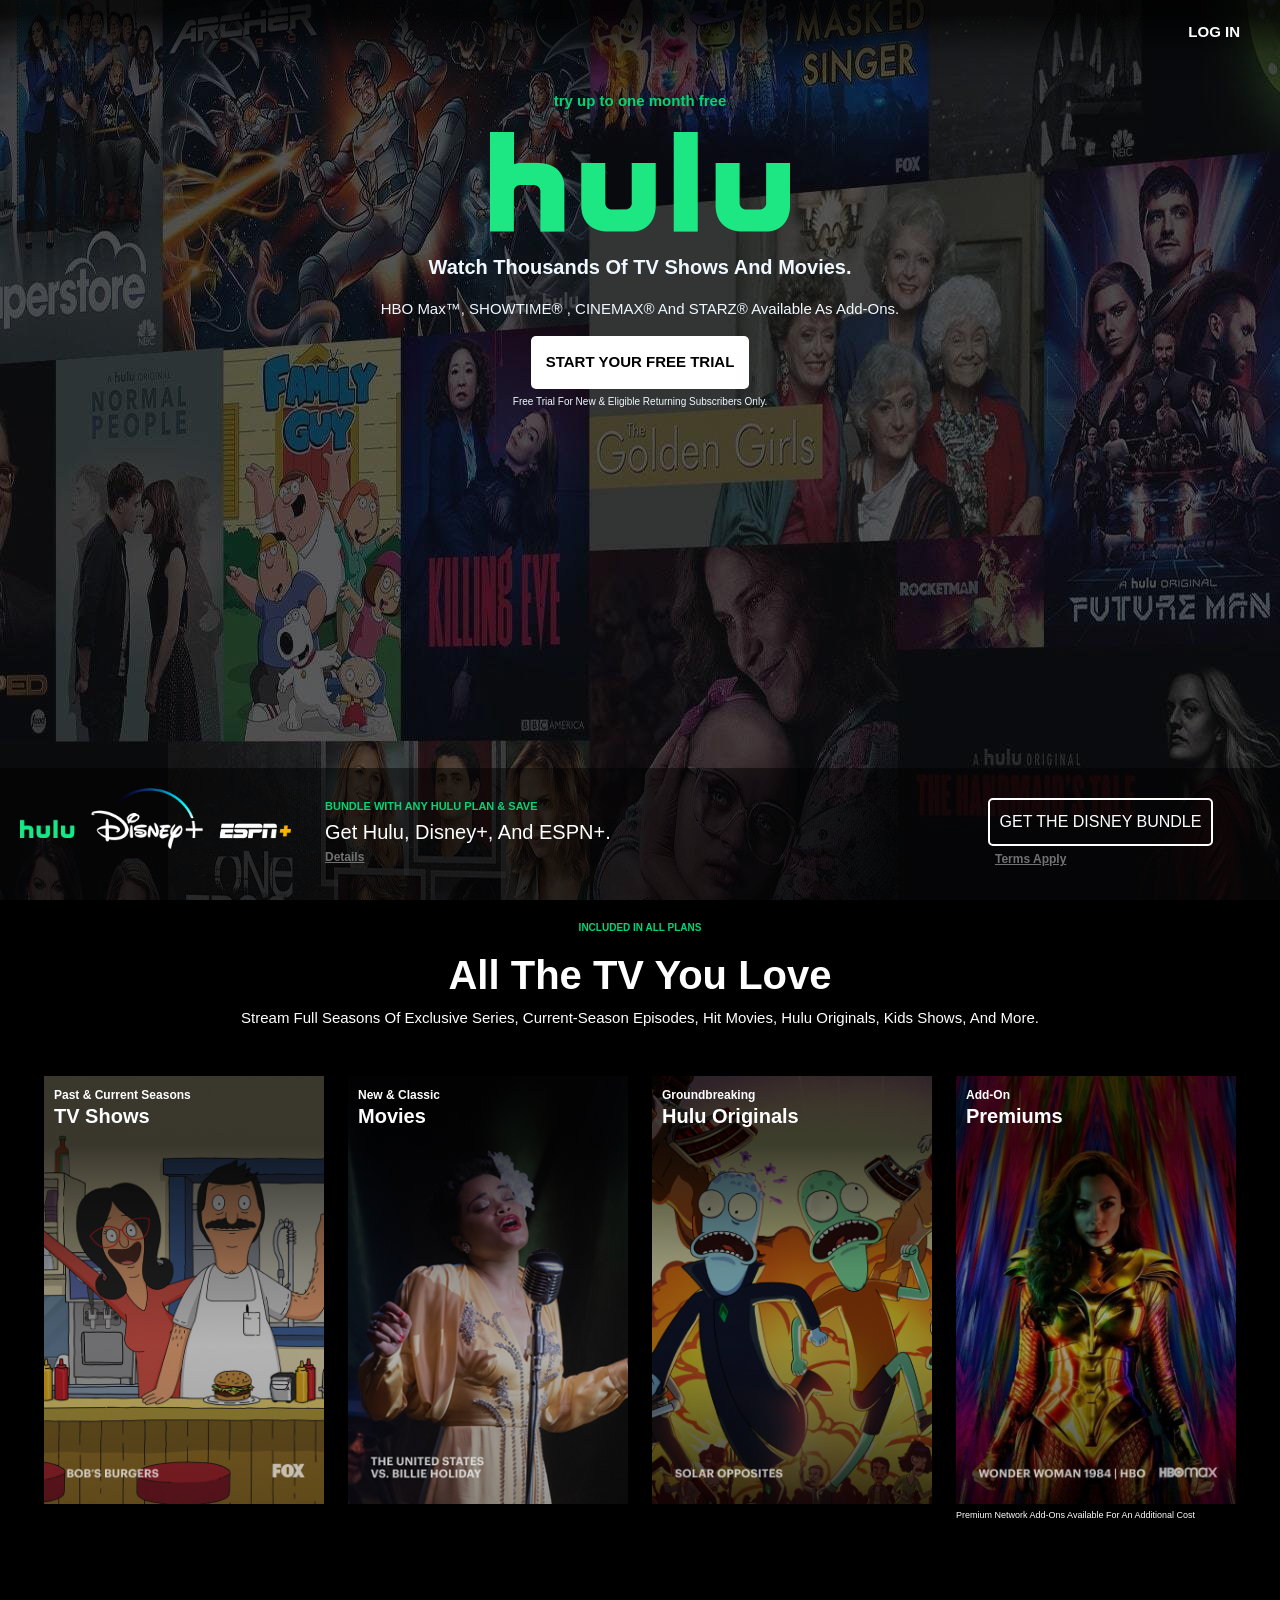
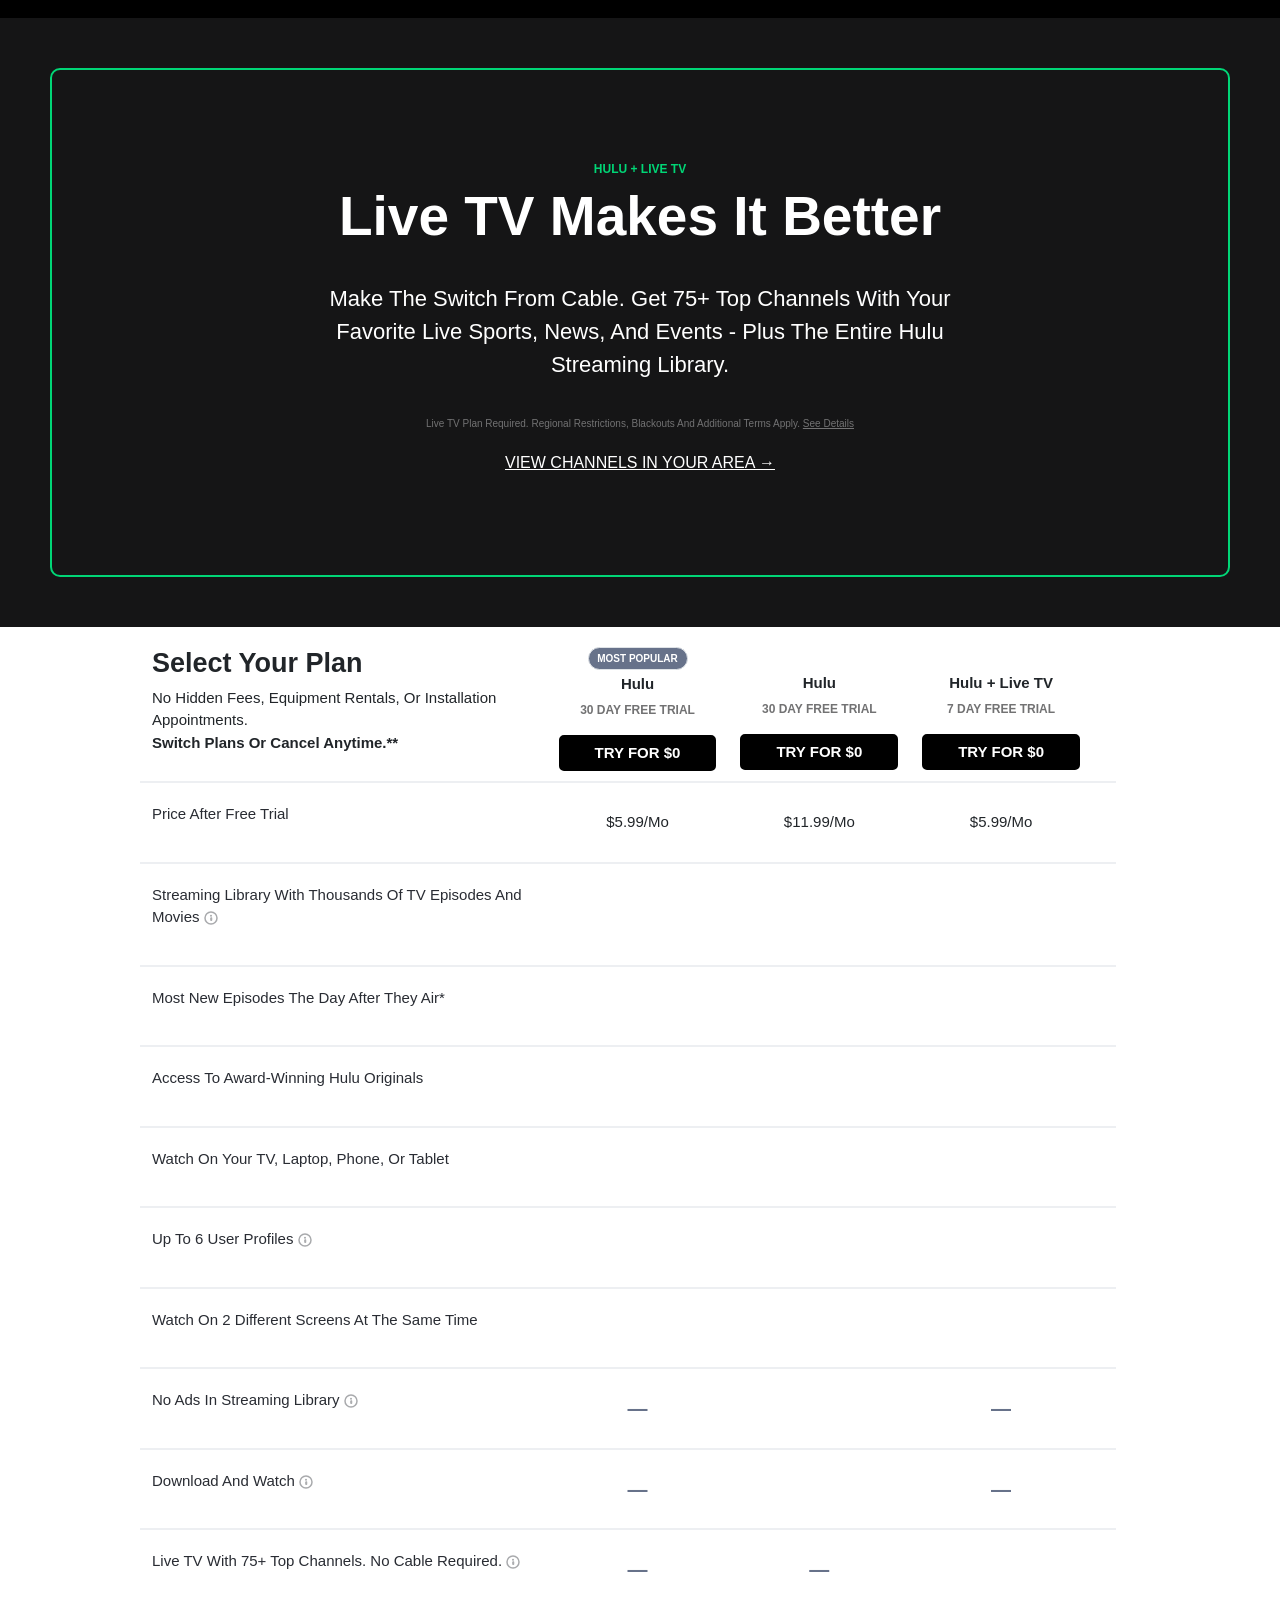
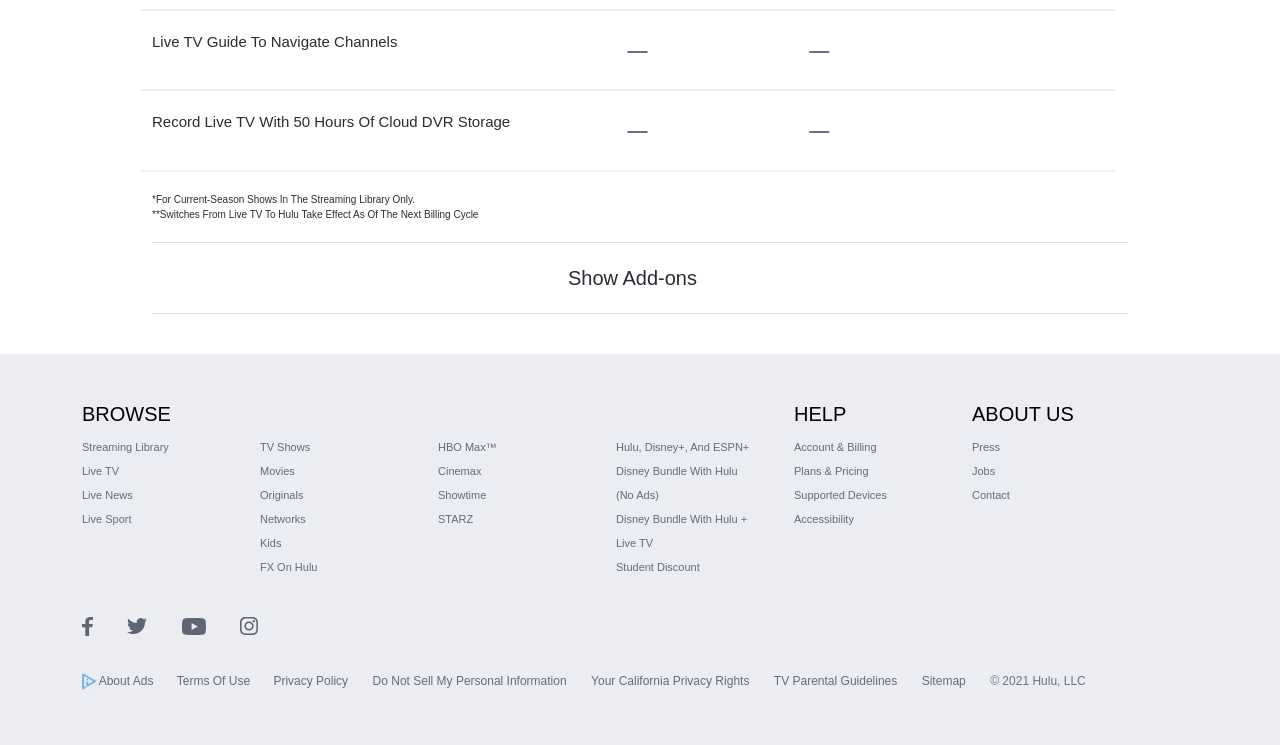
==== site/index.html @ 262c21fe "Hulu website" ====
<!DOCTYPE html>
<html lang="en">

<head>
    <meta charset="UTF-8">
    <meta name="description" content="Watch TV shows and movies online. Stream TV episodes of Grey's Anatomy, This Is Us, Bob's Burgers, Brooklyn Nine-Nine, Empire, SNL, and popular movies on ...">
    <!-- <meta rel='canonical' href='lien du site'> -->
    <meta http-equiv="X-UA-Compatible" content="IE=edge">
    <meta name="viewport" content="width=device-width, initial-scale=1.0">
    <title>Stream TV and Movies Live and Online | Hulu</title>
    <!-- add an icon -->
    <link rel="icon" href="favicon.ico">
    <!-- end -->
    <link rel="stylesheet" href="css/bootstrap.min.css">
    <link rel="stylesheet" href="css/style.css">


    <link rel="stylesheet" href="font/css/all.css">
</head>

<body>

    <div id="header">
        <nav>
            <div id="log">
                <a href="#" data-bs-toggle="modal" data-bs-target="#exampleModal">LOG IN</a>
                <!-- Modal -->
                <div class="modal fade" id="exampleModal" tabindex="-1" aria-labelledby="exampleModalLabel" aria-hidden="true">
                    <div class="modal-dialog">
                        <div class="modal-content">
                            <div class="modal-header">

                                <button type="button" class="btn-close" data-bs-dismiss="modal" aria-label="Close"></button>
                            </div>
                            <div class="modal-body">
                                <h3 class="log">LOG IN</h3>
                                <div id="info">
                                    <p>EMAIL</p>
                                    <input type="email" name="email" id="email">
                                    <p>PASSWORD</p>
                                    <input type="password" name="password" id="password">
                                    <p><a href="#">Forgot your email or password</a></p>
                                    <!--je ne suis pas un robot-->
                                    <button type="submit">LOG IN</button>
                                </div>

                            </div>
                            <div class="modal-footer">
                                <p>Don't have an account? <a href="#">Start your free trial</a></p>
                            </div>
                        </div>
                    </div>
                </div>
                <!-- end Modal -->
            </div>
        </nav>

        <!-- presentation -->
        <div id="presentation">
            <p class="text-lowercase first">try up to one month free</p>
            <img src="img/logo.png" alt="">
            <p class="second">Watch thousands of TV shows and movies.</p>
            <p class="third">HBO Max™</sup>, SHOWTIME®</sup> , CINEMAX®</sup> and STARZ®</sup>
                available as add-ons.
            </p>
            <button type="submit" class="text-uppercase button">START YOUR FREE TRIAL</button>
            <p class="final">Free trial for new & eligible returning subscribers only.</p>
        </div>
        <!-- end presentation -->

        <!-- info-header -->
        <div class="info-header">
            <!-- add when it's small -->
            <div class="row foCO">
                <div class="col-lg-3 col-md-4 col-sm-6 log ">
                    <img src="img/logos.png" alt="">
                </div>
                <div class="col-lg-6 col-md-5 col-sm-6 text">
                    <p class='text-uppercase'>BUNDLE WITH ANY HULU PLAN & SAVE</p>
                    <h3>Get Hulu, Disney+, and ESPN+.</h3>
                    <a href="#">Details</a>
                </div>
                <div class="col-lg-3 col-md-3 col-sm-6 buttonDiv">
                    <button class="botn text-uppercase">
                        GET THE DISNEY BUNDLE
                    </button>
                    <div style="text-align: center; width: 52%; ">
                        <a href="#">Terms apply</a>
                    </div>
                </div>
                <!-- add when it's small -->

            </div>
            <!-- add when it's smal -->
            <div class="sup">
                <p class="first">BUNDLE WITH ANY HULU PLAN & SAVE</p>
                <img src="img/logos.png" alt="logo">
                <p class="second">Get all three.</p>
                <a href="#">Details</a>
                <button class="botn text-uppercase">
                    get the disney bundle
                </button>
                <a href="#">Terms apply</a>
            </div>
            <!-- end add when it's smal -->
        </div>
        <!-- end info-header -->
    </div>

    <!--end header-->

    <!--Catalogue-->
    <div id="plans">
        <div class="descri">
            <p class="first">INCLUDED IN ALL PLANS</p>
            <h1>All The TV You Love </h1>
            <p class='second'>Stream full seasons of exclusive series, current-season episodes, hit movies, Hulu Originals, kids shows, and more.</p>
        </div>
        <div class="row colom">
            <div class="col-lg-3 col-md-5 col-sm-5 col-5 cover1">
                <img src="img/cover-1.jpg" alt="">
                <div class="text">
                    <p>Past & Current Seasons</p>
                    <h4>TV Shows</h4>
                </div>
            </div>
            <div class="col-lg-3 col-md-5 col-sm-5 col-5 cover1">
                <img src="img/cover-2.jpg" alt="">
                <div class="text">
                    <p>New & Classic </p>
                    <h4>Movies</h4>
                </div>
            </div>
            <div class="col-lg-3 col-md-5 col-sm-5 col-5 cover1">
                <img src="img/cover-3.jpg" alt="">
                <div class="text">
                    <p>Groundbreaking</p>
                    <h4>Hulu Originals</h4>
                </div>
            </div>
            <div class="col-lg-3 col-md-5 col-sm-5 col-5 cover1">
                <img src="img/cover-4.jpg" alt="">
                <div class="text">
                    <p>Add-on</p>
                    <h4>Premiums</h4>
                </div>
                <div class="small">Premium network add-ons available for an additional cost</div>

            </div>
        </div>
    </div>
    <!--end catalogue-->
    <div id="live">
        <div class="content">
            <p class="text-uppercase green">HULU + LIVE TV</p>
            <h2>Live TV Makes It Better</h2>
            <p class="first">
                Make the switch from cable. Get 75+ top channels with your favorite live sports, news, and events - plus the entire Hulu streaming library.
            </p>
            <p class="second">
                Live TV plan required. Regional restrictions, blackouts and additional terms apply.
                <a href="#">See details</a>
            </p>
            <p class="text-uppercase third">
                <a href="#">VIEW CHANNELS IN YOUR AREA →</a>
            </p>
            <!-- <div>Icons made by <a href="https://www.flaticon.com/authors/iconixar" title="iconixar">iconixar</a> from <a href="https://www.flaticon.com/" title="Flaticon">www.flaticon.com</a></div> -->
            <p class="icon"><i class="fas fa-chevron-down"></i></p>
        </div>
    </div>




    <!-- prices -->
    <div class="select">
        <h1>Select Your Plan</h1>
        <p>No hidden fees, equipment rentals, or installation appointments.</p>
        <p class="switch">Switch plans or cancel anytime.**</p>
    </div>
    <div class="prices">

        <div class="row header">
            <div class="desc col-lg-5">
                <div class="select">
                    <h1>Select Your Plan</h1>
                    <p>No hidden fees, equipment rentals, or installation appointments.</p>
                    <p class="switch">Switch plans or cancel anytime.**</p>
                </div>
            </div>
            <div class="col-lg-7">
                <div class="row stick">
                    <div class="col-lg-4 col-lg-4 col-sm-4 col-4 nature">
                        <p class="border text-center">MOST POPULAR</p>
                        <div class="hulu first">
                            <h1>Hulu</h1>
                            <p class="text-uppercase">30 DAY FREE TRIAL</p>
                            <button>TRY FOR $0</button>
                        </div>
                    </div>
                    <div class="col-lg-4 col-lg-4 col-sm-4 col-4 nature">
                        <p style="padding: 3px;"></p>
                        <div class="hulu first">
                            <h1>Hulu</h1>
                            <p class="text-uppercase">30 DAY FREE TRIAL</p>
                            <button>TRY FOR $0</button>
                        </div>
                    </div>
                    <div class="col-lg-4 col-lg-4 col-sm-4 col-4 nature">
                        <p style="padding: 3px;"></p>
                        <div class="hulu third">
                            <h1>Hulu + Live TV</h1>
                            <p class="text-uppercase">7 DAY FREE TRIAL</p>
                            <button>TRY FOR $0</button>
                        </div>
                    </div>
                </div>
            </div>
        </div>


        <div class="row catalogue">
            <div class="col-lg-5">
                <p>Price after free trial</p>
            </div>
            <div class="col-lg-7 xx">
                <div class="row">
                    <div class="col-lg-4 col-md-4 col-sm-4 col-ex-4 col-4">
                        $5.99/mo
                    </div>
                    <div class="col-lg-4 col-md-4 col-sm-4 col-ex-4 col-4">
                        $11.99/mo
                    </div>
                    <div class="col-lg-4 col-md-4 col-sm-4 col-ex-4 col-4">
                        $5.99/mo
                    </div>
                </div>
            </div>
        </div>

        <div class="row catalogue">
            <div class="col-lg-5">
                <p>Streaming Library with thousands of TV episodes and movies
                    <img src="img/Info_Icon_Dark_Grey.svg" alt="">
                </p>
            </div>
            <div class="col-lg-7 xx">
                <div class="row">
                    <div class="col-lg-4 col-md-4 col-sm-4 col-ex-4 col-4">
                        <i class="fas fa-check"></i>
                    </div>
                    <div class="col-lg-4 col-md-4 col-sm-4 col-ex-4 col-4">
                        <i class="fas fa-check"></i>
                    </div>
                    <div class="col-lg-4 col-md-4 col-sm-4 col-ex-4 col-4">
                        <i class="fas fa-check"></i>
                    </div>
                </div>
            </div>
        </div>

        <div class="row catalogue">
            <div class="col-lg-5">
                <p>Most new episodes the day after they air*</p>
            </div>
            <div class="col-lg-7 xx">
                <div class="row">
                    <div class="col-lg-4 col-md-4 col-sm-4 col-ex-4 col-4">
                        <i class="fas fa-check"></i>
                    </div>
                    <div class="col-lg-4 col-md-4 col-sm-4 col-ex-4 col-4">
                        <i class="fas fa-check"></i>
                    </div>
                    <div class="col-lg-4 col-md-4 col-sm-4 col-ex-4 col-4">
                        <i class="fas fa-check"></i>
                    </div>
                </div>
            </div>
        </div>
        <div class="row catalogue">
            <div class="col-lg-5">
                <p>Access to award-winning Hulu Originals</p>
            </div>
            <div class="col-lg-7 xx">
                <div class="row">
                    <div class="col-lg-4 col-md-4 col-sm-4 col-ex-4 col-4">
                        <i class="fas fa-check"></i>
                    </div>
                    <div class="col-lg-4 col-md-4 col-sm-4 col-ex-4 col-4">
                        <i class="fas fa-check"></i>
                    </div>
                    <div class="col-lg-4 col-md-4 col-sm-4 col-ex-4 col-4">
                        <i class="fas fa-check"></i>
                    </div>
                </div>
            </div>
        </div>

        <div class="row catalogue">
            <div class="col-lg-5">
                <p>Watch on your TV, laptop, phone, or tablet</p>
            </div>
            <div class="col-lg-7 xx">
                <div class="row">
                    <div class="col-lg-4 col-md-4 col-sm-4 col-ex-4 col-4">
                        <i class="fas fa-check"></i>
                    </div>
                    <div class="col-lg-4 col-md-4 col-sm-4 col-ex-4 col-4">
                        <i class="fas fa-check"></i>
                    </div>
                    <div class="col-lg-4 col-md-4 col-sm-4 col-ex-4 col-4">
                        <i class="fas fa-check"></i>
                    </div>
                </div>
            </div>
        </div>

        <div class="row catalogue">
            <div class="col-lg-5">
                <p>Up to 6 user profiles
                    <img src="img/Info_Icon_Dark_Grey.svg" alt="">
                </p>
            </div>
            <div class="col-lg-7 xx">
                <div class="row">
                    <div class="col-lg-4 col-md-4 col-sm-4 col-ex-4 col-4">
                        <i class="fas fa-check"></i>
                    </div>
                    <div class="col-lg-4 col-md-4 col-sm-4 col-ex-4 col-4">
                        <i class="fas fa-check"></i>
                    </div>
                    <div class="col-lg-4 col-md-4 col-sm-4 col-ex-4 col-4">
                        <i class="fas fa-check"></i>
                    </div>
                </div>
            </div>
        </div>

        <div class="row catalogue">
            <div class="col-lg-5">
                <p>Watch on 2 different screens at the same time</p>
            </div>
            <div class="col-lg-7 xx">
                <div class="row">
                    <div class="col-lg-4 col-md-4 col-sm-4 col-ex-4 col-4">
                        <i class="fas fa-check"></i>
                    </div>
                    <div class="col-lg-4 col-md-4 col-sm-4 col-ex-4 col-4">
                        <i class="fas fa-check"></i>
                    </div>
                    <div class="col-lg-4 col-md-4 col-sm-4 col-ex-4 col-4">
                        <i class="fas fa-check"></i>
                    </div>
                </div>
            </div>
        </div>

        <div class="row catalogue">
            <div class="col-lg-5">
                <p>No ads in streaming Library
                    <img src="img/Info_Icon_Dark_Grey.svg" alt="">
                </p>
            </div>
            <div class="col-lg-7 xx">
                <div class="row">
                    <div class="col-lg-4 col-md-4 col-sm-4 col-ex-4 col-4">
                        <span>—</span>
                    </div>
                    <div class="col-lg-4 col-md-4 col-sm-4 col-ex-4 col-4">
                        <i class="fas fa-check"></i>
                    </div>
                    <div class="col-lg-4 col-md-4 col-sm-4 col-ex-4 col-4">
                        <span>—</span>
                    </div>
                </div>
            </div>
        </div>

        <div class="row catalogue">
            <div class="col-lg-5">
                <p>Download and watch
                    <img src="img/Info_Icon_Dark_Grey.svg" alt="">
                </p>
            </div>
            <div class="col-lg-7 xx">
                <div class="row">
                    <div class="col-lg-4 col-md-4 col-sm-4 col-ex-4 col-4">
                        <span>—</span>
                    </div>
                    <div class="col-lg-4 col-md-4 col-sm-4 col-ex-4 col-4">
                        <i class="fas fa-check"></i>
                    </div>
                    <div class="col-lg-4 col-md-4 col-sm-4 col-ex-4 col-4">
                        <span>—</span>
                    </div>
                </div>
            </div>
        </div>

        <div class="row catalogue">
            <div class="col-lg-5">
                <p>Live TV with 75+ top channels. No cable required.
                    <img src="img/Info_Icon_Dark_Grey.svg" alt="">
                </p>
            </div>
            <div class="col-lg-7 xx">
                <div class="row">
                    <div class="col-lg-4 col-md-4 col-sm-4 col-ex-4 col-4">
                        <span>—</span>
                    </div>
                    <div class="col-lg-4 col-md-4 col-sm-4 col-ex-4 col-4">
                        <span>—</span>
                    </div>
                    <div class="col-lg-4 col-md-4 col-sm-4 col-ex-4 col-4">
                        <i class="fas fa-check"></i>
                    </div>
                </div>
            </div>
        </div>

        <div class="row catalogue">
            <div class="col-lg-5">
                <p>Live TV guide to navigate channels</p>
            </div>
            <div class="col-lg-7 xx">
                <div class="row">
                    <div class="col-lg-4 col-md-4 col-sm-4 col-ex-4 col-4">
                        <span>—</span>
                    </div>
                    <div class="col-lg-4 col-md-4 col-sm-4 col-ex-4 col-4">
                        <span>—</span>
                    </div>
                    <div class="col-lg-4 col-md-4 col-sm-4 col-ex-4 col-4">
                        <i class="fas fa-check"></i>
                    </div>
                </div>
            </div>
        </div>

        <div class="row catalogue">
            <div class="col-lg-5">
                <p>Record Live TV with 50 hours of Cloud DVR storage</p>
            </div>
            <div class="col-lg-7 xx">
                <div class="row">
                    <div class="col-lg-4 col-md-4 col-sm-4 col-ex-4 col-4">
                        <span>—</span>
                    </div>
                    <div class="col-lg-4 col-md-4 col-sm-4 col-ex-4 col-4">
                        <span>—</span>
                    </div>
                    <div class="col-lg-4 col-md-4 col-sm-4 col-ex-4 col-4">
                        <i class="fas fa-check"></i>
                    </div>
                </div>
            </div>
        </div>

        <div id="petiteInfo">
            <p>*For current-season shows in the streaming library only.</p>
            <p> **Switches from Live TV to Hulu take effect as of the next billing cycle</p>
        </div>


        <div id="button" class="top">
            <button id="btn-1">Show Add-ons
                <i class="fas fa-chevron-down icon"></i>
            </button>
        </div>
        <div id="show" class="text-center hide_me">




            <div class="description">
                <h1>Available Add-ons</h1>
                <p>Add-ons available at an additional cost. Add them up after you sign up for Hulu.</p>
            </div>
            <div class="row catalogue">
                <div class="col-lg-5">
                    <p>HBO Max™ </p>
                </div>
                <div class="col-lg-7 xx">
                    <div class="row">
                        <div class="col-lg-4 col-md-4 col-sm-4 col-ex-4 col-4">
                            <i class="fas fa-check"></i>
                        </div>
                        <div class="col-lg-4 col-md-4 col-sm-4 col-ex-4 col-4">
                            <i class="fas fa-check"></i>
                        </div>
                        <div class="col-lg-4 col-md-4 col-sm-4 col-ex-4 col-4">
                            <i class="fas fa-check"></i>
                        </div>
                    </div>
                </div>
            </div>
            <div class="row catalogue">
                <div class="col-lg-5">
                    <p>CINEMAX®</p>
                </div>
                <div class="col-lg-7 xx">
                    <div class="row">
                        <div class="col-lg-4 col-md-4 col-sm-4 col-ex-4 col-4">
                            <i class="fas fa-check"></i>
                        </div>
                        <div class="col-lg-4 col-md-4 col-sm-4 col-ex-4 col-4">
                            <i class="fas fa-check"></i>
                        </div>
                        <div class="col-lg-4 col-md-4 col-sm-4 col-ex-4 col-4">
                            <i class="fas fa-check"></i>
                        </div>
                    </div>
                </div>
            </div>

            <div class="row catalogue">
                <div class="col-lg-5">
                    <p>SHOWTIME®</p>
                </div>
                <div class="col-lg-7 xx">
                    <div class="row">
                        <div class="col-lg-4 col-md-4 col-sm-4 col-ex-4 col-4">
                            <i class="fas fa-check"></i>
                        </div>
                        <div class="col-lg-4 col-md-4 col-sm-4 col-ex-4 col-4">
                            <i class="fas fa-check"></i>
                        </div>
                        <div class="col-lg-4 col-md-4 col-sm-4 col-ex-4 col-4">
                            <i class="fas fa-check"></i>
                        </div>
                    </div>
                </div>
            </div>

            <div class="row catalogue">
                <div class="col-lg-5">
                    <p>STARZ®</p>
                </div>
                <div class="col-lg-7 xx">
                    <div class="row">
                        <div class="col-lg-4 col-md-4 col-sm-4 col-ex-4 col-4">
                            <i class="fas fa-check"></i>
                        </div>
                        <div class="col-lg-4 col-md-4 col-sm-4 col-ex-4 col-4">
                            <i class="fas fa-check"></i>
                        </div>
                        <div class="col-lg-4 col-md-4 col-sm-4 col-ex-4 col-4">
                            <i class="fas fa-check"></i>
                        </div>
                    </div>
                </div>
            </div>

            <div class="row catalogue">
                <div class="col-lg-5">
                    <p>Unlimited Screens
                        <img src="img/Info_Icon_Dark_Grey.svg" alt="">
                    </p>
                </div>
                <div class="col-lg-7 xx">
                    <div class="row">
                        <div class="col-lg-4 col-md-4 col-sm-4 col-ex-4 col-4">
                            <span>_</span>
                        </div>
                        <div class="col-lg-4 col-md-4 col-sm-4 col-ex-4 col-4">
                            <span>_</span>
                        </div>
                        <div class="col-lg-4 col-md-4 col-sm-4 col-ex-4 col-4">
                            <i class="fas fa-check"></i>
                        </div>
                    </div>
                </div>
            </div>

            <div class="row catalogue">
                <div class="col-lg-5">
                    <p>Enhanced Cloud DVR
                        <img src="img/Info_Icon_Dark_Grey.svg" alt="">
                    </p>
                </div>
                <div class="col-lg-7 xx">
                    <div class="row">
                        <div class="col-lg-4 col-md-4 col-sm-4 col-ex-4 col-4">
                            <span>_</span>
                        </div>
                        <div class="col-lg-4 col-md-4 col-sm-4 col-ex-4 col-4">
                            <span>_</span>
                        </div>
                        <div class="col-lg-4 col-md-4 col-sm-4 col-ex-4 col-4">
                            <i class="fas fa-check"></i>
                        </div>
                    </div>
                </div>
            </div>

            <div class="row catalogue">
                <div class="col-lg-5">
                    <p>Sports Add-On
                        <img src="img/Info_Icon_Dark_Grey.svg" alt="">
                    </p>
                </div>
                <div class="col-lg-7 xx">
                    <div class="row">
                        <div class="col-lg-4 col-md-4 col-sm-4 col-ex-4 col-4">
                            <span>_</span>
                        </div>
                        <div class="col-lg-4 col-md-4 col-sm-4 col-ex-4 col-4">
                            <span>_</span>
                        </div>
                        <div class="col-lg-4 col-md-4 col-sm-4 col-ex-4 col-4">
                            <i class="fas fa-check"></i>
                        </div>
                    </div>
                </div>
            </div>

            <div class="row catalogue">
                <div class="col-lg-5">
                    <p>Entertainment Add-on
                        <img src="img/Info_Icon_Dark_Grey.svg" alt="">
                    </p>
                </div>
                <div class="col-lg-7 xx">
                    <div class="row">
                        <div class="col-lg-4 col-md-4 col-sm-4 col-ex-4 col-4">
                            <span>_</span>
                        </div>
                        <div class="col-lg-4 col-md-4 col-sm-4 col-ex-4 col-4">
                            <span>_</span>
                        </div>
                        <div class="col-lg-4 col-md-4 col-sm-4 col-ex-4 col-4">
                            <i class="fas fa-check"></i>
                        </div>
                    </div>
                </div>
            </div>

            <div class="row catalogue">
                <div class="col-lg-5">
                    <p>Español Add-on
                        <img src="img/Info_Icon_Dark_Grey.svg" alt="">
                    </p>
                </div>
                <div class="col-lg-7 xx">
                    <div class="row">
                        <div class="col-lg-4 col-md-4 col-sm-4 col-ex-4 col-4">
                            <span>_</span>
                        </div>
                        <div class="col-lg-4 col-md-4 col-sm-4 col-ex-4 col-4">
                            <span>_</span>
                        </div>
                        <div class="col-lg-4 col-md-4 col-sm-4 col-ex-4 col-4">
                            <i class="fas fa-check"></i>
                        </div>
                    </div>
                </div>
            </div>
        </div>

        <div id="button" class='bottom hide_me'>
            <button id="btn-2">Hide add-ons
                <i class="fas fa-angle-down icon"></i>
            </button>
        </div>


    </div>



    <footer class="py-5">
        <div class="container">
            <div class="row">
                <div class="col-md-12">
                    <div class="row">
                        <div class="accordion w-100 d-lg-flex" id="accordion">
                            <div class="col-lg-8 col-md-12">
                                <a style="font-size: 14px;color:rgb(38, 41, 48); border-bottom:2px solid #DCDFE6;line-height: 3;" href="#one" data-toggle="collapse" class="h5 text-uppercase text-black nav-link p-0 d-block d-lg-none d-xl-none">
                                    BROWSE <span class="iconToChange"><i class="fas fa-chevron-down"></i></span>

                                </a>

                                <div class="h5 text-uppercase text-black p-0 d-none d-lg-block d-xl-block">
                                    BROWSE
                                </div>

                                <div class="collapse d-lg-flex" id="one" data-parent="#accordion">
                                    <div class="row">
                                        <ul class="col-lg-3 col-md-3 col-sm-12 col-12">
                                            <li><a href="#">Streaming Library</a></li>
                                            <li><a href="#">Live TV</a></li>
                                            <li><a href="#">Live News</a></li>
                                            <li><a href="#">Live Sport</a></li>
                                        </ul>
                                        <ul class="col-lg-3 col-md-3 col-sm-12 col-12">
                                            <li><a href="#">TV Shows</a></li>
                                            <li><a href="#">Movies</a></li>
                                            <li><a href="#">Originals</a></li>
                                            <li><a href="#">Networks</a></li>
                                            <li><a href="#">Kids</a></li>
                                            <li><a href="#">FX on Hulu</a></li>
                                        </ul>
                                        <ul class="col-lg-3 col-md-3 col-sm-12 col-12">
                                            <li><a href="#">HBO Max™</a></li>
                                            <li><a href="#">Cinemax</a></li>
                                            <li><a href="#">Showtime</a></li>
                                            <li><a href="#">STARZ</a></li>
                                        </ul>
                                        <ul class="col-lg-3 col-md-3 col-sm-12 col-12">
                                            <li><a href="#">Hulu, Disney+, and ESPN+</a></li>
                                            <li><a href="#">Disney bundle with Hulu (No Ads)</a></li>
                                            <li><a href="#">Disney bundle with Hulu + live TV</a></li>
                                            <li><a href="#">Student Discount</a></li>
                                        </ul>
                                    </div>
                                </div>
                            </div>
                            <div class="col-lg-2 col-md-12">
                                <a style="font-size: 14px;color:rgb(38, 41, 48); border-bottom:2px solid #DCDFE6;line-height: 3;" href="#two" data-toggle="collapse" class="h5 text-uppercase text-black nav-link p-0 d-block d-lg-none d-xl-none">
                                    HELP <span class="iconToChange"><i class="fas fa-chevron-down"></i></span>
                                </a>
                                <div class="h5 text-uppercase text-black p-0 d-none d-lg-block d-xl-block">
                                    HELP
                                </div>
                                <div class="collapse d-lg-flex" id="two" data-parent="#accordion">
                                    <ul style="padding: 0;">
                                        <li><a href="#"> Account & Billing</a></li>
                                        <li><a href="#"> Plans & Pricing</a></li>
                                        <li><a href="#">Supported Devices</a> </li>
                                        <li><a href="#"> Accessibility</a></li>
                                    </ul>
                                </div>
                            </div>
                            <div class="col-lg-2 col-md-12">
                                <a style="border-bottom:2px solid #DCDFE6; line-height: 3; font-size: 14px;color:rgb(38, 41, 48);" href="#three" data-toggle="collapse" class="h5 text-uppercase text-black nav-link p-0 d-block d-lg-none d-xl-none">
                                    ABOUT US
                                    <span class="iconToChange"><i class="fas fa-chevron-down"></i></span>
                                </a>
                                <div class="h5 text-uppercase text-black p-0 d-none d-lg-block d-xl-block">
                                    ABOUT US
                                </div>
                                <div class="collapse d-lg-flex" id="three" data-parent="#accordion">
                                    <ul style="padding: 0;">
                                        <li><a href="#">Press</a></li>
                                        <li><a href="#">Jobs</a></li>
                                        <li><a href="#">Contact</a></li>
                                    </ul>
                                </div>
                            </div>
                        </div>
                    </div>
                </div>
            </div>

            <div class="contact">
                <img src="img/facebook.svg" alt="">
                <img src="img/twitter.svg" alt="">
                <img src="img/youtube.svg" alt="">
                <img src="img/instagram.svg" alt="">
            </div>
            <div class="other text-capitalize">
                <a href="#">
                    <img src="img/icon1.png" alt=""> About Ads
                </a>
                <a href="#">
                    Terms of Use
                </a>
                <a href="#">privacy policy</a>
                <a href="#">Do Not Sell my personal information</a>
                <a href="#">your california privacy rights</a>
                <a href="#">tV parental guidelines</a>
                <a href="#">sitemap</a>
                <span>© 2021 Hulu, LLC</span>
            </div>
        </div>
    </footer>


    <script src="js/bootstrap.js"></script>
    <script src="js/bootstrap.min.js"></script>
    <script src="js/jquery-3.6.0.min.js"></script>
    <script src="js/js.js"></script>

    <script src="https://cdnjs.cloudflare.com/ajax/libs/jquery/3.4.1/jquery.min.js" integrity="sha256-CSXorXvZcTkaix6Yvo6HppcZGetbYMGWSFlBw8HfCJo=" crossorigin="anonymous"></script>
    <script src="https://cdnjs.cloudflare.com/ajax/libs/twitter-bootstrap/4.4.1/js/bootstrap.bundle.min.js" integrity="sha256-OUFW7hFO0/r5aEGTQOz9F/aXQOt+TwqI1Z4fbVvww04=" crossorigin="anonymous"></script>

</body>

</html>
---- site/css/style.css ----
@import url('https://fonts.googleapis.com/css2?family=Rubik:wght@300;400;600;700&display=swap');

/**300;400;600;700**/

* {
    box-sizing: border-box;
    margin: 0;
    padding: 0;
}

.row {
    width: 100%;
}

body {
    font-family: 'arial', sans-serif;
    text-transform: capitalize;
    margin: 0;
    padding: 0;
}

#header {
    background-image: url('../img/header.jpg');
    height: 100vh;
    position: relative;
    margin: 0;
    padding: 0;
}

nav {
    height: 10vh;
    background: linear-gradient(180deg, rgba(0, 0, 0, 0.76) 15.54%, rgba(0, 0, 0, 0.192) 60.23%, rgba(0, 0, 0, 8e-05) 100%);
    padding-right: 20px;
}

#log {
    float: right;
    margin: 20px
}

#log a {
    color: white;
    text-decoration: none;
    font-weight: 600;
    font-size: 15px
}

#log a:hover {
    color: #727273;
}


/**modal **/

#exampleModal .modal-content {
    padding: 10px 60px;
    height: 550px;
    width: 400px;
}

#exampleModal .modal-content .modal-body {
    margin-top: 30px;
}

#exampleModal .modal-content .log {
    font-size: 20px;
    font-weight: bold;
    margin-bottom: 20px;
}

#exampleModal .modal-content #info p {
    font-size: 15px;
    margin: 5px 0px 5px 0px;
    color: #727273;
}

#exampleModal .modal-content #info input {
    width: 100%;
    border: #727273 solid 2px;
    border-radius: 5px;
    margin-bottom: 15px;
    margin-top: 5px;
}

#exampleModal .modal-content #info p a {
    text-decoration: none;
    color: #0d6efd;
    font-size: 12px;
}

#exampleModal .modal-content #info button {
    margin-top: 15px;
    width: 100%;
    border: black 2px solid;
    border-radius: 5px;
    color: white;
    background-color: black;
}

#exampleModal .modal-content div.modal-footer {
    justify-content: flex-start;
}

#exampleModal .modal-content .modal-footer p {
    font-size: 10px;
    color: #727273;
    margin: 0;
}

#exampleModal .modal-content .modal-footer p a {
    font-size: 10px;
    color: #0d6efd;
}


/*END MODAL*/


/*presentation*/

#presentation {
    color: aliceblue;
    text-align: center;
    margin: auto;
    align-items: center;
    justify-content: center;
}

#presentation .first {
    color: #00d676;
    font-weight: 600;
    font-size: 15px;
}

#presentation img {
    width: 300px;
    height: 100px;
    margin: 3px 0 20px 0px;
}

#presentation .second {
    font-weight: 700;
    font-size: 20px;
}

#presentation .third {
    font-size: 15px;
}

#presentation button {
    /* margin: 20px; */
    padding: 15px;
    text-align: center;
    border-radius: 5px;
    border: none;
    background-color: white;
    color: black;
    font-weight: 700;
    font-size: 15px;
}

#presentation button:hover {
    background-color: rgba(255, 255, 255, 0.8);
}

#presentation .final {
    font-size: 10px;
    margin-top: 5px;
}


/*end presentation*/


/*info-header*/


/* header div.row{
   margin-top: 5px;  
} */

.info-header {
    background-color: rgb(0, 0, 0, 0.5);
    color: white;
    position: absolute;
    bottom: 0;
    text-align: justify;
    padding: 10px;
    margin: 40px 0 0 0;
}

.info-header img {
    width: 100%;
    padding: 10px;
}

.info-header .text {
    margin-top: 20px;
    padding-right: 0 0 0 40px;
}

.info-header p {
    color: #00d676;
    font-weight: 600;
    font-size: 11px;
    margin: 0 0 5px 0;
}

.info-header h3 {
    font-size: 20px;
    font-weight: 400;
    margin: 0;
}

.info-header a {
    color: #727273;
    font-size: 12px;
    font-weight: 600;
    text-decoration: underline;
}

.info-header .botn {
    background-color: transparent;
    border: white 2px solid;
    border-radius: 5px;
    text-align: center;
    padding: 10px;
    color: white;
    margin: auto;
    display: block;
}

.info-header .buttonDiv {
    margin: 20px 0;
}

.info-header .black {
    background-color: black;
    width: 100%;
    height: 40px;
    margin: 0;
    padding: 0;
}

.info-header div.sup {
    display: none;
}


/*end info-header*/


/*description*/

#plans {
    background-color: black;
    color: white;
    text-decoration: none;
    flex-wrap: nowrap;
    justify-content: center;
    text-align: center;
    padding-bottom: 50px;
}

#plans .colom {
    width: 95%;
    justify-content: center;
    padding: 30px 0 30px 0px;
    text-align: justify;
    margin: auto;
}

#plans .cover1 {
    position: relative;
    flex-wrap: nowrap;
    margin: 0px 0px 15px 0px;
}

#plans .cover1 img {
    width: 100%;
}

#plans .cover1 .text {
    background: linear-gradient(180deg, rgba(0, 0, 0, 0.76) 15.54%, rgba(0, 0, 0, 0.192) 60.23%, rgba(0, 0, 0, 8e-05) 100%);
    position: absolute;
    top: 0;
    width: 100%;
    height: 100%;
    cursor: pointer;
    /* margin: 10px; */
}

.descri {
    margin: auto;
    width: 90%;
}

.descri .first {
    color: #00d676;
    font-size: 10px;
    font-weight: 700;
    padding-top: 20px;
}

.descri h1 {
    font-weight: 800;
    font-size: 40px;
}

.descri .second {
    font-size: 15px;
}

#plans .cover1 .text {
    padding: 10px;
}

#plans .cover1 .text p {
    margin-bottom: 0;
    font-size: 12px;
    font-weight: 550;
}

#plans .cover1 .text h4 {
    margin-top: 0;
    font-weight: 800;
    font-size: 20px;
}

#plans .small {
    color: white;
    font-size: 9px;
    margin-top: 5px;
}


/*end description*/


/*probléme de screen*/


/*.info-header .foCO{
    width: 100%;
}*/

.foCO {
    width: 100%;
}


/*end probléme de screen*/


/*live*/

#live {
    background-color: #151516;
    padding: 50px;
}

#live .content {
    border: #00d676 solid 2px;
    border-radius: 10px;
    text-align: center;
    color: white;
    margin: auto;
    justify-content: center;
    align-items: center;
    padding: 50px 0;
}

#live .content .green {
    color: #00d676;
    font-weight: 700;
    font-size: 12px;
    padding: 40px 0 5px 0;
}

#live .content h2 {
    font-weight: 800;
    font-size: 55px;
    padding-bottom: 25px;
}

#live .content p {
    width: 55%;
    text-align: center;
    margin: auto;
}

#live .content .first {
    font-size: 22px;
    padding-bottom: 35px;
}

#live .content .second {
    font-size: 10px;
    color: #727273;
    padding-bottom: 20px;
}

#live .content .second a {
    color: #727273;
}

#live .content .third {
    padding-bottom: 20px;
}

#live .content .third a {
    color: white;
}

#live .content .icon {
    width: 50px;
    color: #727273;
    height: 30px;
    position: relative;
    animation-name: bounce;
    animation-duration: 3s;
    animation-iteration-count: infinite;
}

@keyframes bounce {
    0% {
        top: 0px;
    }
    50% {
        top: 15px;
    }
    100% {
        top: 0px;
    }
}


/*end live*/


/*sport*/


/*end sport*/


/*prices*/

.prices {
    padding-bottom: 40px;
}

.header {
    padding: 20px 0 10px 0;
    border-bottom: 2px solid #EDEFF2;
    background-color: white;
    /* position: sticky;
    top: 0; */
}

.prices .catalogue {
    border-bottom: 2px solid #EDEFF2;
    width: 100%;
}

.select h1 {
    font-size: 27px;
    font-weight: 900;
}

.select p {
    font-size: 15px;
    font-weight: 500;
    margin-bottom: 0.2px;
}

.select .switch {
    font-weight: 700;
}

.border {
    text-align: center;
    margin: auto;
    background-color: #67728A;
    border: #67728A 1px solid;
    border-radius: 30px;
    color: white;
    font-size: 10px;
    font-weight: 600;
    padding: 3px;
    width: 150px;
}

.hulu {
    text-align: center;
}

.hulu h1 {
    font-size: 15px;
    font-weight: 800;
    padding-top: 5px;
}

.hulu p {
    font-size: 12px;
    font-weight: 600;
    color: #727273;
}

.hulu button {
    font-weight: 700;
    font-size: 15px;
    border: black 2px solid;
    background-color: black;
    color: white;
    padding: 5px;
    border-radius: 5px;
    width: 100%;
}

.catalogue {
    padding: 20px 0;
    font-size: 15px;
}

.catalogue p {
    color: rgb(41, 44, 51);
}

.xx {
    margin: auto;
    text-align: center;
}

span {
    color: #67728A;
    font-weight: bold;
    font-size: 20px;
    text-align: center;
    margin: auto;
}

.prices .header {
    position: sticky;
    top: 0;
}

#petiteInfo {
    padding: 20px 0;
}

#petiteInfo p {
    font-size: 10px;
    padding: 0;
    margin: 0;
    color: rgb(41, 44, 51);
}


/*end prices*/

#show .description {
    padding-top: 40px;
}

#show .description h1 {
    font-size: 27px;
    font-weight: 900;
}

#show .description p {
    font-size: 15px;
    font-weight: 500;
    margin-bottom: 0.2px;
}

#button {
    text-align: center;
    border-bottom: 1px solid #DCDFE6;
    border-top: 1px solid #DCDFE6;
    color: #292C33;
    padding: 20px;
    font-size: 20px;
}

#button button {
    background-color: transparent;
    border: none;
    color: #292C33;
}

#button .icon {
    color: #B8BECC;
    padding-left: 15px;
}

.hide_me {
    display: none;
}

.show_me {
    display: contents;
}


/*footer*/

footer {
    background-color: #EBEDF2;
}


/* #footer {
    padding: 40px 60px;
} */

footer p {
    font-size: 12px;
    font-weight: 700;
}

footer ul li {
    list-style-type: none;
    padding-right: 20px;
}

footer ul li a {
    padding-bottom: 5px;
    color: #656B7B;
    font-size: 11px;
    text-decoration: none;
}

footer ul li a:hover {
    color: #3370BB;
}

span.iconToChange {
    float: right;
    font-size: 12px;
}


/*end footer*/

.contact {
    margin: 20px 0;
}

.contact img {
    padding-right: 30px;
}

.other {
    padding-top: 10px;
    margin: 5px 0;
}

.other a {
    color: #656B7B;
    text-decoration: none;
    margin-right: 20px;
    margin-bottom: 5px;
    font-size: 12px;
}

.other a:hover {
    color: #3370BB;
}

.other span {
    font-weight: 500;
    font-size: 12px;
}


/*large screen**/

@media (min-width: 1200px) {
    /*prices*/
    .prices {
        max-width: 976px;
        margin: 0 auto;
    }
    .border {
        width: 100px;
    }
    .prices .header {
        position: sticky;
        top: 0;
    }
    .select {
        display: none;
    }
    .prices .header .select {
        display: contents;
    }
    .ligne-small {
        background-color: rgb(247, 248, 250);
    }
    /*prices*/
    /*button show*/
    #show .description {
        width: 350px;
    }
}


/*medium screen**/

@media (min-width: 992px) and (max-width: 1199px) {
    /*info-header*/
    .info-header .text {
        padding-left: 50px;
    }
    .info-header .botn {
        font-size: 15px;
        padding: 10px 8px;
    }
    /*end info header*/
    /*live*/
    #live .content {
        padding: 30px 0;
    }
    #live .content .green {
        font-size: 11px;
        padding: 0px 0 5px 0;
    }
    #live .content h2 {
        font-size: 35px;
        padding-bottom: 20px;
    }
    #live .content p {
        width: 70%;
    }
    #live .content .first {
        font-size: 20px;
        padding-bottom: 35px;
    }
    #live .content .second {
        font-size: 10px;
    }
    /*sport*/
    .sport .content {
        padding-left: 10%;
    }
    /*end sport*/
    /*prices*/
    /*prices*/
}


/*small screen**/

@media (min-width:768px) and (max-width:991px) {
    /*info header*/
    .info-header .text p {
        font-size: 12px;
    }
    .info-header .text h3 {
        font-size: 15px;
    }
    .info-header .botn {
        font-size: 12px;
        padding: 10px 8px;
    }
    /*end info header*/
    /*presentation*/
    #presentation .first {
        margin-left: 100px;
    }
    #presentation img {
        width: 200px;
        height: 50px;
        margin: 3px 0 20px 0px;
    }
    .info-header .buttonDiv {
        padding: 5px;
        margin: 20px 0px;
    }
    /*end presentation**/
    /*live*/
    #live {
        background-color: #151516;
        padding: 50px;
    }
    #live .content {
        padding: 0px 0;
    }
    #live .content .green {
        color: #00d676;
        font-weight: 700;
        font-size: 10px;
        padding: 20px 0 5px 0;
    }
    #live .content h2 {
        font-size: 50px;
        margin: 10px;
    }
    #live .content p {
        width: 90%;
    }
    #live .content .first {
        font-size: 20px;
        padding-bottom: 30px;
    }
    #live .content .second {
        font-size: 10px;
        padding-bottom: 17px;
    }
    #live .content .third {
        padding-bottom: 10px;
    }
    /*end live*/
    /*sport*/
    /*end sport*/
    /*prices*/
    .prices {
        margin: 0 auto;
    }
    .prices .header {
        margin: auto;
        text-align: center;
        padding-bottom: 0;
    }
    .select {
        text-align: center;
        margin: auto;
        padding: 20px;
    }
    .prices .header .select {
        display: none;
    }
    .prices .header .nature {
        border: 1px solid #EDEFF2;
        padding: 5px 5px 10px 5px;
        border-bottom: none;
    }
    .catalogue p {
        text-align: center;
    }
    .ligne-small {
        border: 2px solid #EDEFF2;
        border-top: none;
        border-bottom: none;
    }
    #petiteInfo {
        margin: auto;
        text-align: center;
    }
    /*end prices*/
    /*modal*/
    #exampleModal .modal-content {
        width: 100%;
        height: 100%;
        padding: 10px;
    }
    /*end modal*/
}


/*extra-smal screen**/

@media (max-width:767px) {
    /*presentation*/
    #presentation .second {
        font-size: 18px;
    }
    #presentation .first {
        margin: auto;
        text-align: center;
        padding-left: 120px;
    }
    #presentation .third {
        display: none;
    }
    #presentation .final {
        margin: 10px;
    }
    #presentation {
        /* height: 50vh; */
        padding-bottom: 100px;
        height: 35vh;
    }
    #presentation img {
        width: 100px;
        height: 50px;
        margin: 10px;
    }
    /*end presentation*/
    /*info header*/
    .info-header div.row {
        display: none;
    }
    .info-header div.sup {
        display: contents;
    }
    .info-header {
        margin: auto;
        text-align: center;
        padding: 20px;
    }
    .info-header img {
        width: 30%;
    }
    .info-header .first {
        font-size: 14px;
    }
    .info-header .second {
        color: white;
        margin-top: 5px;
        font-size: 12px;
    }
    .info-header button:hover {
        border: #727273 2px solid;
    }
    /*end info-header*/
    /*description*/
    #plans {
        background-color: black;
        color: white;
        text-decoration: none;
        flex-wrap: nowrap;
        justify-content: initial;
    }
    #plans .colom {
        width: 99%;
        justify-content: initial;
        padding: 30px 0px 30px 25px;
        text-align: justify;
        margin: auto;
    }
    #plans .colom {
        width: 100%;
        /* border: springgreen 2px solid; */
        padding: 20px 0px 5px 25px;
        margin: 0px;
    }
    .descri {
        width: 100%;
    }
    .descri h1 {
        font-size: 35px;
    }
    .descri .second {
        font-size: 13px;
    }
    #plans .cover1 {
        /* border: steelblue 2px solid; */
        margin: 5px;
    }
    #plans .cover1 img {
        width: 100%;
    }
    #plans .cover1 .text p {
        font-size: 10px;
    }
    #plans .cover1 .text h4 {
        font-size: 17px;
    }
    /*live*/
    #live {
        padding: 20px;
    }
    #live .content {
        padding: 10px 0;
    }
    #live .content .green {
        color: #00d676;
        font-weight: 700;
        font-size: 12px;
        padding: 40px 0 5px 0;
    }
    #live .content h2 {
        font-size: 40px;
    }
    #live .content p {
        width: 90%;
    }
    #live .content .first {
        font-size: 15px;
        padding-bottom: 30px;
    }
    #live .content .second {
        font-size: 10px;
        color: #727273;
        padding-bottom: 20px;
    }
    #live .content .second a {
        color: #727273;
    }
    #live .content .third {
        padding-bottom: 20px;
    }
    #live .content .third a {
        color: white;
    }
    /*end live*/
    /*sport*/
    /*end sport*/
    /*prices*/
    .prices .header {
        margin: auto;
        text-align: center;
        padding: 10px;
        padding-bottom: 0;
    }
    .prices .header .nature {
        border: 1px solid #EDEFF2;
        padding: 5px 5px 10px 5px;
        border-bottom: none;
    }
    .prices .select {
        padding-bottom: 15px;
    }
    .border {
        width: 100px;
    }
    .catalogue p {
        text-align: center;
        font-size: 12px;
    }
    .select {
        text-align: center;
        margin: auto;
        padding: 20px;
    }
    .prices .header .select {
        display: none;
    }
    #petiteInfo {
        margin: auto;
        text-align: center;
    }
    /*end prices*/
    /*modal*/
    #exampleModal .modal-content {
        width: 100%;
        height: 100%;
        padding: 10px;
    }
    /*end modal*/
}
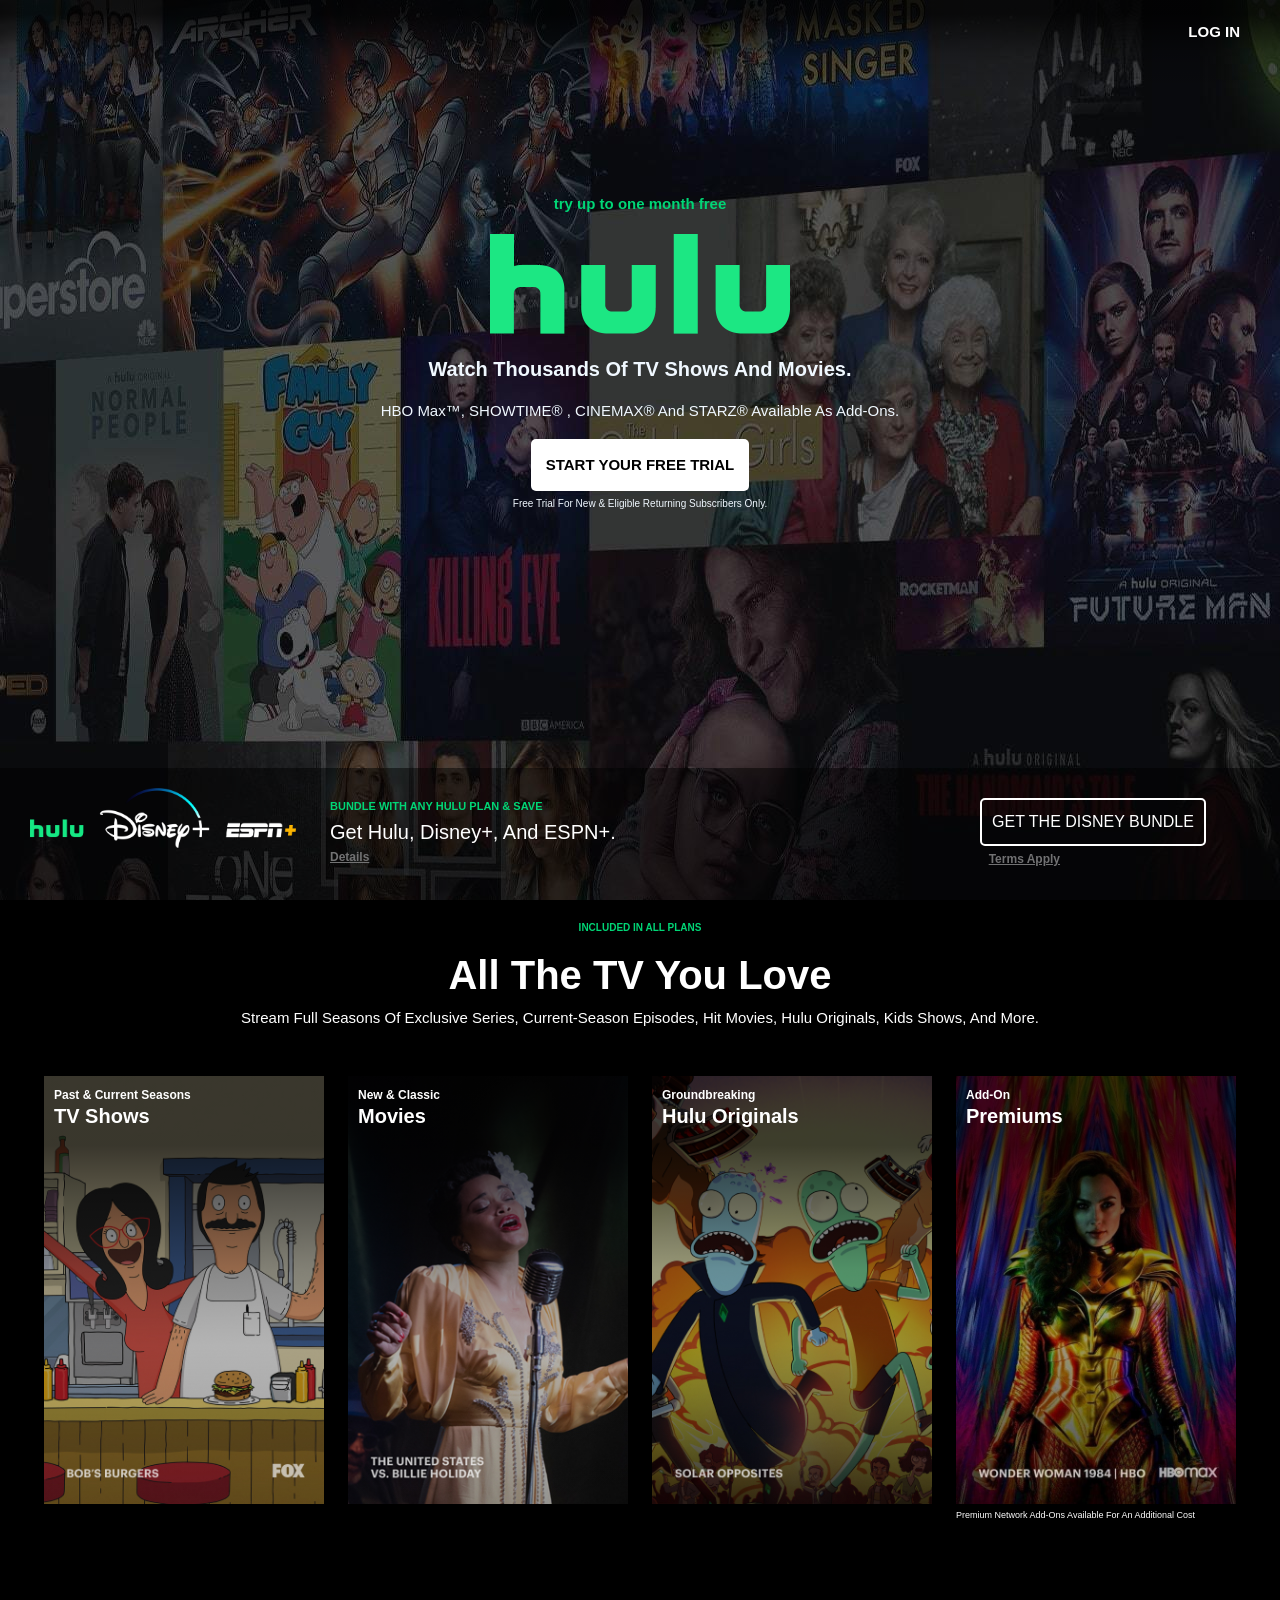
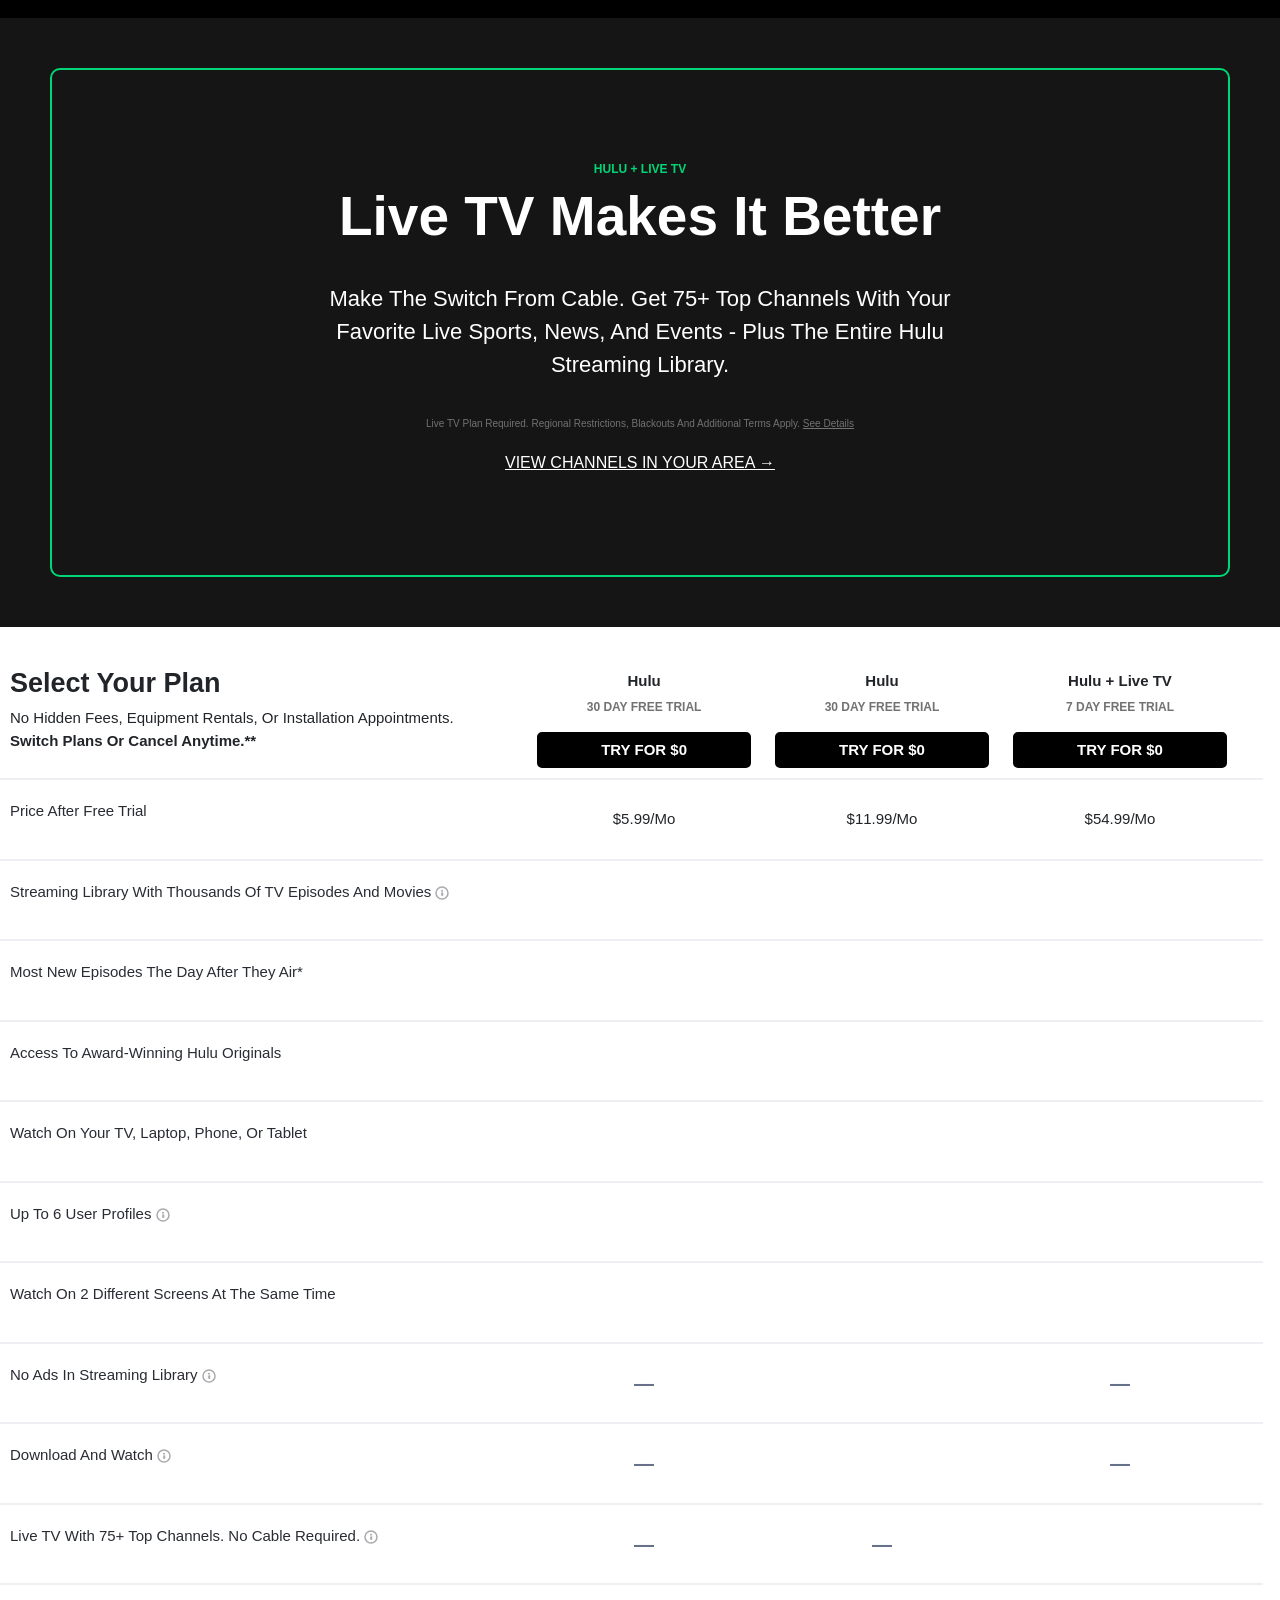
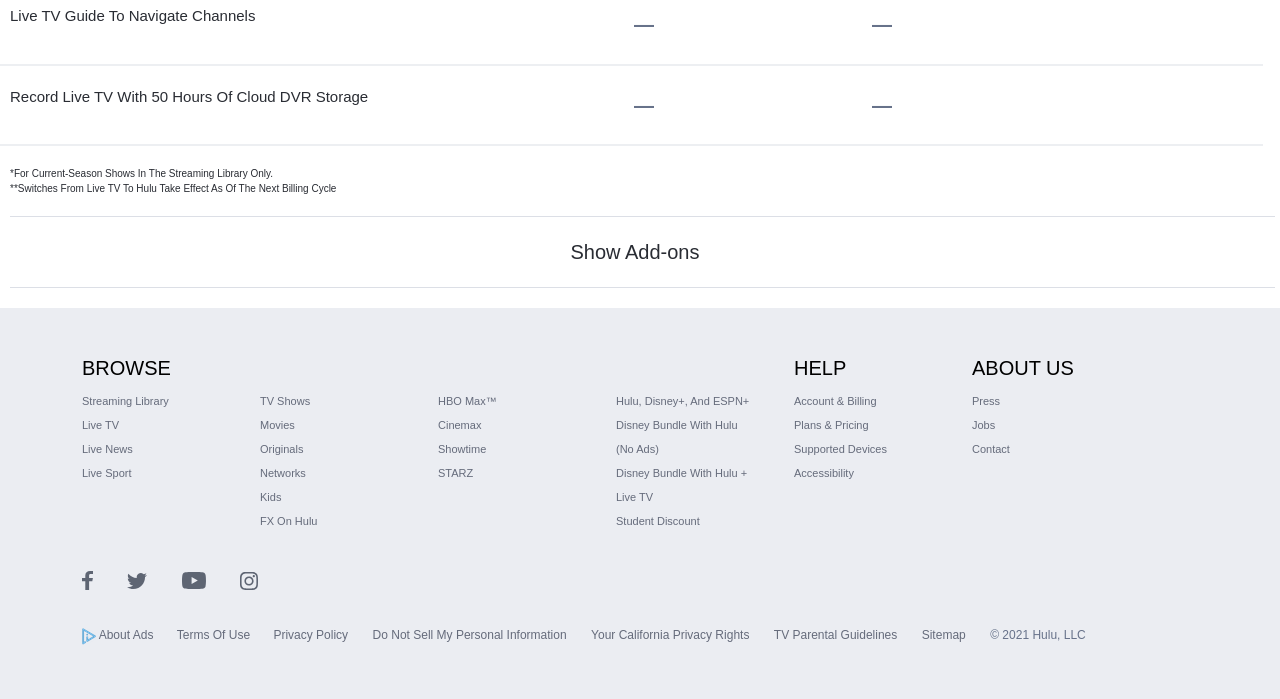
==== commit 51ee84eb: "solve small screen problem" ====
--- a/site/index.html
+++ b/site/index.html
@@ -188,30 +188,36 @@
                     <p class="switch">Switch plans or cancel anytime.**</p>
                 </div>
             </div>
-            <div class="col-lg-7">
+            <div class="col-lg-7 price-fix">
                 <div class="row stick">
                     <div class="col-lg-4 col-lg-4 col-sm-4 col-4 nature">
-                        <p class="border text-center">MOST POPULAR</p>
+                        <!-- <p class="border text-center" style="height: 20px !important;">MOST POPULAR</p> -->
+
                         <div class="hulu first">
                             <h1>Hulu</h1>
                             <p class="text-uppercase">30 DAY FREE TRIAL</p>
-                            <button>TRY FOR $0</button>
+                            <button class="btn-to-change-bg">TRY FOR $0</button>
+                            <button class="btn-to-change-sm">Select</button>
+
                         </div>
                     </div>
                     <div class="col-lg-4 col-lg-4 col-sm-4 col-4 nature">
-                        <p style="padding: 3px;"></p>
+
                         <div class="hulu first">
                             <h1>Hulu</h1>
                             <p class="text-uppercase">30 DAY FREE TRIAL</p>
-                            <button>TRY FOR $0</button>
+                            <button class="btn-to-change-bg">TRY FOR $0</button>
+                            <button class="btn-to-change-sm">Select</button>
                         </div>
                     </div>
                     <div class="col-lg-4 col-lg-4 col-sm-4 col-4 nature">
-                        <p style="padding: 3px;"></p>
+
                         <div class="hulu third">
-                            <h1>Hulu + Live TV</h1>
+                            <h1 class="detel">Hulu + Live TV</h1>
+                            <h1 class="show">Hulu + TV</h1>
                             <p class="text-uppercase">7 DAY FREE TRIAL</p>
-                            <button>TRY FOR $0</button>
+                            <button class="btn-to-change-bg">TRY FOR $0</button>
+                            <button class="btn-to-change-sm">Select</button>
                         </div>
                     </div>
                 </div>
@@ -232,7 +238,7 @@
                         $11.99/mo
                     </div>
                     <div class="col-lg-4 col-md-4 col-sm-4 col-ex-4 col-4">
-                        $5.99/mo
+                        $54.99/mo
                     </div>
                 </div>
             </div>
--- a/site/css/style.css
+++ b/site/css/style.css
@@ -1,1043 +1,1047 @@
-@import url('https://fonts.googleapis.com/css2?family=Rubik:wght@300;400;600;700&display=swap');
-
-/**300;400;600;700**/
-
-* {
-    box-sizing: border-box;
-    margin: 0;
-    padding: 0;
-}
-
-.row {
-    width: 100%;
-}
-
-body {
-    font-family: 'arial', sans-serif;
-    text-transform: capitalize;
-    margin: 0;
-    padding: 0;
-}
-
-#header {
-    background-image: url('../img/header.jpg');
-    height: 100vh;
-    position: relative;
-    margin: 0;
-    padding: 0;
-}
-
-nav {
-    height: 10vh;
-    background: linear-gradient(180deg, rgba(0, 0, 0, 0.76) 15.54%, rgba(0, 0, 0, 0.192) 60.23%, rgba(0, 0, 0, 8e-05) 100%);
-    padding-right: 20px;
-}
-
-#log {
-    float: right;
-    margin: 20px
-}
-
-#log a {
-    color: white;
-    text-decoration: none;
-    font-weight: 600;
-    font-size: 15px
-}
-
-#log a:hover {
-    color: #727273;
-}
-
-
-/**modal **/
-
-#exampleModal .modal-content {
-    padding: 10px 60px;
-    height: 550px;
-    width: 400px;
-}
-
-#exampleModal .modal-content .modal-body {
-    margin-top: 30px;
-}
-
-#exampleModal .modal-content .log {
-    font-size: 20px;
-    font-weight: bold;
-    margin-bottom: 20px;
-}
-
-#exampleModal .modal-content #info p {
-    font-size: 15px;
-    margin: 5px 0px 5px 0px;
-    color: #727273;
-}
-
-#exampleModal .modal-content #info input {
-    width: 100%;
-    border: #727273 solid 2px;
-    border-radius: 5px;
-    margin-bottom: 15px;
-    margin-top: 5px;
-}
-
-#exampleModal .modal-content #info p a {
-    text-decoration: none;
-    color: #0d6efd;
-    font-size: 12px;
-}
-
-#exampleModal .modal-content #info button {
-    margin-top: 15px;
-    width: 100%;
-    border: black 2px solid;
-    border-radius: 5px;
-    color: white;
-    background-color: black;
-}
-
-#exampleModal .modal-content div.modal-footer {
-    justify-content: flex-start;
-}
-
-#exampleModal .modal-content .modal-footer p {
-    font-size: 10px;
-    color: #727273;
-    margin: 0;
-}
-
-#exampleModal .modal-content .modal-footer p a {
-    font-size: 10px;
-    color: #0d6efd;
-}
-
-
-/*END MODAL*/
-
-
-/*presentation*/
-
-#presentation {
-    color: aliceblue;
-    text-align: center;
+        @import url('https://fonts.googleapis.com/css2?family=Rubik:wght@300;400;600;700&display=swap');
+        /**300;400;600;700**/
+        
+        * {
+            box-sizing: border-box;
+            margin: 0;
+            padding: 0;
+        }
+        
+        .row {
+            width: 100%;
+        }
+        
+        body {
+            font-family: 'arial', sans-serif;
+            text-transform: capitalize;
+            margin: 0;
+            padding: 0;
+        }
+        
+        #header {
+            background-image: url('../img/header.jpg');
+            height: 100vh;
+            position: relative;
+            margin: 0;
+            padding: 0;
+        }
+        
+        nav {
+            height: 10vh;
+            background: linear-gradient(180deg, rgba(0, 0, 0, 0.76) 15.54%, rgba(0, 0, 0, 0.192) 60.23%, rgba(0, 0, 0, 8e-05) 100%);
+            padding-right: 20px;
+        }
+        
+        #log {
+            float: right;
+            margin: 20px
+        }
+        
+        #log a {
+            color: white;
+            text-decoration: none;
+            font-weight: 600;
+            font-size: 15px
+        }
+        
+        #log a:hover {
+            color: #727273;
+        }
+        /**modal **/
+        
+        #exampleModal .modal-content {
+            padding: 10px 60px;
+            height: 550px;
+            width: 400px;
+        }
+        
+        #exampleModal .modal-content .modal-body {
+            margin-top: 30px;
+        }
+        
+        #exampleModal .modal-content .log {
+            font-size: 20px;
+            font-weight: bold;
+            margin-bottom: 20px;
+        }
+        
+        #exampleModal .modal-content #info p {
+            font-size: 15px;
+            margin: 5px 0px 5px 0px;
+            color: #727273;
+        }
+        
+        #exampleModal .modal-content #info input {
+            width: 100%;
+            border: #727273 solid 2px;
+            border-radius: 5px;
+            margin-bottom: 15px;
+            margin-top: 5px;
+        }
+        
+        #exampleModal .modal-content #info p a {
+            text-decoration: none;
+            color: #0d6efd;
+            font-size: 12px;
+        }
+        
+        #exampleModal .modal-content #info button {
+            margin-top: 15px;
+            width: 100%;
+            border: black 2px solid;
+            border-radius: 5px;
+            color: white;
+            background-color: black;
+        }
+        
+        #exampleModal .modal-content div.modal-footer {
+            justify-content: flex-start;
+        }
+        
+        #exampleModal .modal-content .modal-footer p {
+            font-size: 10px;
+            color: #727273;
+            margin: 0;
+        }
+        
+        #exampleModal .modal-content .modal-footer p a {
+            font-size: 10px;
+            color: #0d6efd;
+        }
+        /*END MODAL*/
+        /*presentation*/
+        
+        #presentation {
+            color: aliceblue;
+            /* text-align: center;
     margin: auto;
     align-items: center;
-    justify-content: center;
-}
-
-#presentation .first {
-    color: #00d676;
-    font-weight: 600;
-    font-size: 15px;
-}
-
-#presentation img {
-    width: 300px;
-    height: 100px;
-    margin: 3px 0 20px 0px;
-}
-
-#presentation .second {
-    font-weight: 700;
-    font-size: 20px;
-}
-
-#presentation .third {
-    font-size: 15px;
-}
-
-#presentation button {
-    /* margin: 20px; */
-    padding: 15px;
-    text-align: center;
-    border-radius: 5px;
-    border: none;
-    background-color: white;
-    color: black;
-    font-weight: 700;
-    font-size: 15px;
-}
-
-#presentation button:hover {
-    background-color: rgba(255, 255, 255, 0.8);
-}
-
-#presentation .final {
-    font-size: 10px;
-    margin-top: 5px;
-}
-
-
-/*end presentation*/
-
-
-/*info-header*/
-
-
-/* header div.row{
+    justify-content: center; */
+            height: 60vh;
+            display: grid;
+            place-content: center;
+            place-items: center;
+            text-align: center;
+        }
+        
+        #presentation .first {
+            color: #00d676;
+            font-weight: 600;
+            font-size: 15px;
+        }
+        
+        #presentation img {
+            width: 300px;
+            height: 100px;
+            margin: 3px 0 20px 0px;
+        }
+        
+        #presentation .second {
+            font-weight: 700;
+            font-size: 20px;
+        }
+        
+        #presentation .third {
+            font-size: 15px;
+        }
+        
+        #presentation button {
+            /* margin: 20px; */
+            padding: 15px;
+            text-align: center;
+            border-radius: 5px;
+            border: none;
+            background-color: white;
+            color: black;
+            font-weight: 700;
+            font-size: 15px;
+        }
+        
+        #presentation button:hover {
+            background-color: rgba(255, 255, 255, 0.8);
+        }
+        
+        #presentation .final {
+            font-size: 10px;
+            margin-top: 5px;
+        }
+        /*end presentation*/
+        /*info-header*/
+        /* header div.row{
    margin-top: 5px;  
 } */
-
-.info-header {
-    background-color: rgb(0, 0, 0, 0.5);
-    color: white;
-    position: absolute;
-    bottom: 0;
-    text-align: justify;
-    padding: 10px;
-    margin: 40px 0 0 0;
-}
-
-.info-header img {
-    width: 100%;
-    padding: 10px;
-}
-
-.info-header .text {
-    margin-top: 20px;
-    padding-right: 0 0 0 40px;
-}
-
-.info-header p {
-    color: #00d676;
-    font-weight: 600;
-    font-size: 11px;
-    margin: 0 0 5px 0;
-}
-
-.info-header h3 {
-    font-size: 20px;
-    font-weight: 400;
-    margin: 0;
-}
-
-.info-header a {
-    color: #727273;
-    font-size: 12px;
-    font-weight: 600;
-    text-decoration: underline;
-}
-
-.info-header .botn {
-    background-color: transparent;
-    border: white 2px solid;
-    border-radius: 5px;
-    text-align: center;
-    padding: 10px;
-    color: white;
-    margin: auto;
-    display: block;
-}
-
-.info-header .buttonDiv {
-    margin: 20px 0;
-}
-
-.info-header .black {
-    background-color: black;
-    width: 100%;
-    height: 40px;
-    margin: 0;
-    padding: 0;
-}
-
-.info-header div.sup {
-    display: none;
-}
-
-
-/*end info-header*/
-
-
-/*description*/
-
-#plans {
-    background-color: black;
-    color: white;
-    text-decoration: none;
-    flex-wrap: nowrap;
-    justify-content: center;
-    text-align: center;
-    padding-bottom: 50px;
-}
-
-#plans .colom {
-    width: 95%;
-    justify-content: center;
-    padding: 30px 0 30px 0px;
-    text-align: justify;
-    margin: auto;
-}
-
-#plans .cover1 {
-    position: relative;
-    flex-wrap: nowrap;
-    margin: 0px 0px 15px 0px;
-}
-
-#plans .cover1 img {
-    width: 100%;
-}
-
-#plans .cover1 .text {
-    background: linear-gradient(180deg, rgba(0, 0, 0, 0.76) 15.54%, rgba(0, 0, 0, 0.192) 60.23%, rgba(0, 0, 0, 8e-05) 100%);
-    position: absolute;
-    top: 0;
-    width: 100%;
-    height: 100%;
-    cursor: pointer;
-    /* margin: 10px; */
-}
-
-.descri {
-    margin: auto;
-    width: 90%;
-}
-
-.descri .first {
-    color: #00d676;
-    font-size: 10px;
-    font-weight: 700;
-    padding-top: 20px;
-}
-
-.descri h1 {
-    font-weight: 800;
-    font-size: 40px;
-}
-
-.descri .second {
-    font-size: 15px;
-}
-
-#plans .cover1 .text {
-    padding: 10px;
-}
-
-#plans .cover1 .text p {
-    margin-bottom: 0;
-    font-size: 12px;
-    font-weight: 550;
-}
-
-#plans .cover1 .text h4 {
-    margin-top: 0;
-    font-weight: 800;
-    font-size: 20px;
-}
-
-#plans .small {
-    color: white;
-    font-size: 9px;
-    margin-top: 5px;
-}
-
-
-/*end description*/
-
-
-/*probléme de screen*/
-
-
-/*.info-header .foCO{
+        
+        .info-header {
+            background-color: rgb(0, 0, 0, 0.5);
+            color: white;
+            position: absolute;
+            bottom: 0;
+            text-align: justify;
+            padding: 10px 20px;
+        }
+        
+        .info-header img {
+            width: 100%;
+            padding: 10px;
+        }
+        
+        .info-header .text {
+            margin-top: 20px;
+            padding-right: 0 0 0 40px;
+        }
+        
+        .info-header p {
+            color: #00d676;
+            font-weight: 600;
+            font-size: 11px;
+            margin: 0 0 5px 0;
+        }
+        
+        .info-header h3 {
+            font-size: 20px;
+            font-weight: 400;
+            margin: 0;
+        }
+        
+        .info-header a {
+            color: #727273;
+            font-size: 12px;
+            font-weight: 600;
+            text-decoration: underline;
+        }
+        
+        .info-header .botn {
+            background-color: transparent;
+            border: white 2px solid;
+            border-radius: 5px;
+            text-align: center;
+            padding: 10px;
+            color: white;
+            margin: auto;
+            display: block;
+        }
+        
+        .info-header .buttonDiv {
+            margin: 20px 0;
+        }
+        
+        .info-header .black {
+            background-color: black;
+            width: 100%;
+            height: 40px;
+            margin: 0;
+            padding: 0;
+        }
+        
+        .info-header div.sup {
+            display: none;
+        }
+        /*end info-header*/
+        /*description*/
+        
+        #plans {
+            background-color: black;
+            color: white;
+            text-decoration: none;
+            flex-wrap: nowrap;
+            justify-content: center;
+            text-align: center;
+            padding-bottom: 50px;
+        }
+        
+        #plans .colom {
+            width: 95%;
+            justify-content: center;
+            padding: 30px 0 30px 0px;
+            text-align: justify;
+            margin: auto;
+        }
+        
+        #plans .cover1 {
+            position: relative;
+            flex-wrap: nowrap;
+            margin: 0px 0px 15px 0px;
+        }
+        
+        #plans .cover1 img {
+            width: 100%;
+        }
+        
+        #plans .cover1 .text {
+            background: linear-gradient(180deg, rgba(0, 0, 0, 0.76) 15.54%, rgba(0, 0, 0, 0.192) 60.23%, rgba(0, 0, 0, 8e-05) 100%);
+            position: absolute;
+            top: 0;
+            width: 100%;
+            height: 100%;
+            cursor: pointer;
+        }
+        
+        .descri {
+            margin: auto;
+            width: 90%;
+        }
+        
+        .descri .first {
+            color: #00d676;
+            font-size: 10px;
+            font-weight: 700;
+            padding-top: 20px;
+        }
+        
+        .descri h1 {
+            font-weight: 800;
+            font-size: 40px;
+        }
+        
+        .descri .second {
+            font-size: 15px;
+        }
+        
+        #plans .cover1 .text {
+            padding: 10px;
+        }
+        
+        #plans .cover1 .text p {
+            margin-bottom: 0;
+            font-size: 12px;
+            font-weight: 550;
+        }
+        
+        #plans .cover1 .text h4 {
+            margin-top: 0;
+            font-weight: 800;
+            font-size: 20px;
+        }
+        
+        #plans .small {
+            color: white;
+            font-size: 9px;
+            margin-top: 5px;
+        }
+        /*end description*/
+        /*probléme de screen*/
+        /*.info-header .foCO{
     width: 100%;
 }*/
-
-.foCO {
-    width: 100%;
-}
-
-
-/*end probléme de screen*/
-
-
-/*live*/
-
-#live {
-    background-color: #151516;
-    padding: 50px;
-}
-
-#live .content {
-    border: #00d676 solid 2px;
-    border-radius: 10px;
-    text-align: center;
-    color: white;
-    margin: auto;
-    justify-content: center;
-    align-items: center;
-    padding: 50px 0;
-}
-
-#live .content .green {
-    color: #00d676;
-    font-weight: 700;
-    font-size: 12px;
-    padding: 40px 0 5px 0;
-}
-
-#live .content h2 {
-    font-weight: 800;
-    font-size: 55px;
-    padding-bottom: 25px;
-}
-
-#live .content p {
-    width: 55%;
-    text-align: center;
-    margin: auto;
-}
-
-#live .content .first {
-    font-size: 22px;
-    padding-bottom: 35px;
-}
-
-#live .content .second {
-    font-size: 10px;
-    color: #727273;
-    padding-bottom: 20px;
-}
-
-#live .content .second a {
-    color: #727273;
-}
-
-#live .content .third {
-    padding-bottom: 20px;
-}
-
-#live .content .third a {
-    color: white;
-}
-
-#live .content .icon {
-    width: 50px;
-    color: #727273;
-    height: 30px;
-    position: relative;
-    animation-name: bounce;
-    animation-duration: 3s;
-    animation-iteration-count: infinite;
-}
-
-@keyframes bounce {
-    0% {
-        top: 0px;
-    }
-    50% {
-        top: 15px;
-    }
-    100% {
-        top: 0px;
-    }
-}
-
-
-/*end live*/
-
-
-/*sport*/
-
-
-/*end sport*/
-
-
-/*prices*/
-
-.prices {
-    padding-bottom: 40px;
-}
-
-.header {
-    padding: 20px 0 10px 0;
-    border-bottom: 2px solid #EDEFF2;
-    background-color: white;
-    /* position: sticky;
-    top: 0; */
-}
-
-.prices .catalogue {
-    border-bottom: 2px solid #EDEFF2;
-    width: 100%;
-}
-
-.select h1 {
-    font-size: 27px;
-    font-weight: 900;
-}
-
-.select p {
-    font-size: 15px;
-    font-weight: 500;
-    margin-bottom: 0.2px;
-}
-
-.select .switch {
-    font-weight: 700;
-}
-
-.border {
-    text-align: center;
-    margin: auto;
-    background-color: #67728A;
-    border: #67728A 1px solid;
-    border-radius: 30px;
-    color: white;
-    font-size: 10px;
-    font-weight: 600;
-    padding: 3px;
-    width: 150px;
-}
-
-.hulu {
-    text-align: center;
-}
-
-.hulu h1 {
-    font-size: 15px;
-    font-weight: 800;
-    padding-top: 5px;
-}
-
-.hulu p {
-    font-size: 12px;
-    font-weight: 600;
-    color: #727273;
-}
-
-.hulu button {
-    font-weight: 700;
-    font-size: 15px;
-    border: black 2px solid;
-    background-color: black;
-    color: white;
-    padding: 5px;
-    border-radius: 5px;
-    width: 100%;
-}
-
-.catalogue {
-    padding: 20px 0;
-    font-size: 15px;
-}
-
-.catalogue p {
-    color: rgb(41, 44, 51);
-}
-
-.xx {
-    margin: auto;
-    text-align: center;
-}
-
-span {
-    color: #67728A;
-    font-weight: bold;
-    font-size: 20px;
-    text-align: center;
-    margin: auto;
-}
-
-.prices .header {
-    position: sticky;
-    top: 0;
-}
-
-#petiteInfo {
-    padding: 20px 0;
-}
-
-#petiteInfo p {
-    font-size: 10px;
-    padding: 0;
-    margin: 0;
-    color: rgb(41, 44, 51);
-}
-
-
-/*end prices*/
-
-#show .description {
-    padding-top: 40px;
-}
-
-#show .description h1 {
-    font-size: 27px;
-    font-weight: 900;
-}
-
-#show .description p {
-    font-size: 15px;
-    font-weight: 500;
-    margin-bottom: 0.2px;
-}
-
-#button {
-    text-align: center;
-    border-bottom: 1px solid #DCDFE6;
-    border-top: 1px solid #DCDFE6;
-    color: #292C33;
-    padding: 20px;
-    font-size: 20px;
-}
-
-#button button {
-    background-color: transparent;
-    border: none;
-    color: #292C33;
-}
-
-#button .icon {
-    color: #B8BECC;
-    padding-left: 15px;
-}
-
-.hide_me {
-    display: none;
-}
-
-.show_me {
-    display: contents;
-}
-
-
-/*footer*/
-
-footer {
-    background-color: #EBEDF2;
-}
-
-
-/* #footer {
+        
+        .foCO {
+            width: 100%;
+        }
+        /*end probléme de screen*/
+        /*live*/
+        
+        #live {
+            background-color: #151516;
+            padding: 50px;
+        }
+        
+        #live .content {
+            border: #00d676 solid 2px;
+            border-radius: 10px;
+            text-align: center;
+            color: white;
+            margin: auto;
+            justify-content: center;
+            align-items: center;
+            padding: 50px 0;
+        }
+        
+        #live .content .green {
+            color: #00d676;
+            font-weight: 700;
+            font-size: 12px;
+            padding: 40px 0 5px 0;
+        }
+        
+        #live .content h2 {
+            font-weight: 800;
+            font-size: 55px;
+            padding-bottom: 25px;
+        }
+        
+        #live .content p {
+            width: 55%;
+            text-align: center;
+            margin: auto;
+        }
+        
+        #live .content .first {
+            font-size: 22px;
+            padding-bottom: 35px;
+        }
+        
+        #live .content .second {
+            font-size: 10px;
+            color: #727273;
+            padding-bottom: 20px;
+        }
+        
+        #live .content .second a {
+            color: #727273;
+        }
+        
+        #live .content .third {
+            padding-bottom: 20px;
+        }
+        
+        #live .content .third a {
+            color: white;
+        }
+        
+        #live .content .icon {
+            width: 50px;
+            color: #727273;
+            height: 30px;
+            position: relative;
+            animation-name: bounce;
+            animation-duration: 3s;
+            animation-iteration-count: infinite;
+        }
+        
+        @keyframes bounce {
+            0% {
+                top: 0px;
+            }
+            50% {
+                top: 15px;
+            }
+            100% {
+                top: 0px;
+            }
+        }
+        /*end live*/
+        /*sport*/
+        /*end sport*/
+        /*prices*/
+        
+        .prices {
+            padding: 20px 5px 20px 10px;
+        }
+        
+        .btn-to-change-bg {
+            display: block;
+        }
+        
+        .btn-to-change-sm {
+            display: none;
+        }
+        
+        .detel {
+            display: block;
+        }
+        
+        .show {
+            display: none;
+        }
+        
+        .header {
+            padding: 20px 0 10px 0;
+            border-bottom: 2px solid #EDEFF2;
+            background-color: white;
+            /* position: sticky;
+            top: 0; */
+        }
+        
+        .prices .catalogue {
+            border-bottom: 2px solid #EDEFF2;
+            width: 100%;
+        }
+        
+        .select h1 {
+            font-size: 27px;
+            font-weight: 900;
+        }
+        
+        .select p {
+            font-size: 15px;
+            font-weight: 500;
+            margin-bottom: 0.2px;
+        }
+        
+        .select .switch {
+            font-weight: 700;
+        }
+        
+        .hulu {
+            text-align: center;
+        }
+        
+        .hulu h1 {
+            font-size: 15px;
+            font-weight: 800;
+            padding-top: 5px;
+        }
+        
+        .hulu p {
+            font-size: 12px;
+            font-weight: 600;
+            color: #727273;
+        }
+        
+        .hulu button {
+            font-weight: 700;
+            font-size: 15px;
+            border: black 2px solid;
+            background-color: black;
+            color: white;
+            padding: 5px;
+            border-radius: 5px;
+            width: 100%;
+        }
+        
+        .catalogue {
+            padding: 20px 0;
+            font-size: 15px;
+        }
+        
+        .catalogue p {
+            color: rgb(41, 44, 51);
+        }
+        
+        .xx {
+            margin: auto;
+            text-align: center;
+        }
+        
+        span {
+            color: #67728A;
+            font-weight: bold;
+            font-size: 20px;
+            text-align: center;
+            margin: auto;
+        }
+        
+        .prices .header {
+            position: sticky;
+            top: 0;
+        }
+        
+        #petiteInfo {
+            padding: 20px 0;
+        }
+        
+        #petiteInfo p {
+            font-size: 10px;
+            padding: 0;
+            margin: 0;
+            color: rgb(41, 44, 51);
+        }
+        /*end prices*/
+        
+        #show .description {
+            padding-top: 40px;
+        }
+        
+        #show .description h1 {
+            font-size: 27px;
+            font-weight: 900;
+        }
+        
+        #show .description p {
+            font-size: 15px;
+            font-weight: 500;
+            margin-bottom: 0.2px;
+        }
+        
+        #button {
+            text-align: center;
+            border-bottom: 1px solid #DCDFE6;
+            border-top: 1px solid #DCDFE6;
+            color: #292C33;
+            padding: 20px;
+            font-size: 20px;
+        }
+        
+        #button button {
+            background-color: transparent;
+            border: none;
+            color: #292C33;
+        }
+        
+        #button .icon {
+            color: #B8BECC;
+            padding-left: 15px;
+        }
+        
+        .hide_me {
+            display: none;
+        }
+        
+        .show_me {
+            display: contents;
+        }
+        /*footer*/
+        
+        footer {
+            background-color: #EBEDF2;
+        }
+        /* #footer {
     padding: 40px 60px;
 } */
-
-footer p {
-    font-size: 12px;
-    font-weight: 700;
-}
-
-footer ul li {
-    list-style-type: none;
-    padding-right: 20px;
-}
-
-footer ul li a {
-    padding-bottom: 5px;
-    color: #656B7B;
-    font-size: 11px;
-    text-decoration: none;
-}
-
-footer ul li a:hover {
-    color: #3370BB;
-}
-
-span.iconToChange {
-    float: right;
-    font-size: 12px;
-}
-
-
-/*end footer*/
-
-.contact {
-    margin: 20px 0;
-}
-
-.contact img {
-    padding-right: 30px;
-}
-
-.other {
-    padding-top: 10px;
-    margin: 5px 0;
-}
-
-.other a {
-    color: #656B7B;
-    text-decoration: none;
-    margin-right: 20px;
-    margin-bottom: 5px;
-    font-size: 12px;
-}
-
-.other a:hover {
-    color: #3370BB;
-}
-
-.other span {
-    font-weight: 500;
-    font-size: 12px;
-}
-
-
-/*large screen**/
-
-@media (min-width: 1200px) {
-    /*prices*/
-    .prices {
-        max-width: 976px;
-        margin: 0 auto;
-    }
-    .border {
-        width: 100px;
-    }
-    .prices .header {
-        position: sticky;
-        top: 0;
-    }
-    .select {
-        display: none;
-    }
-    .prices .header .select {
-        display: contents;
-    }
-    .ligne-small {
-        background-color: rgb(247, 248, 250);
-    }
-    /*prices*/
-    /*button show*/
-    #show .description {
-        width: 350px;
-    }
-}
-
-
-/*medium screen**/
-
-@media (min-width: 992px) and (max-width: 1199px) {
-    /*info-header*/
-    .info-header .text {
-        padding-left: 50px;
-    }
-    .info-header .botn {
-        font-size: 15px;
-        padding: 10px 8px;
-    }
-    /*end info header*/
-    /*live*/
-    #live .content {
-        padding: 30px 0;
-    }
-    #live .content .green {
-        font-size: 11px;
-        padding: 0px 0 5px 0;
-    }
-    #live .content h2 {
-        font-size: 35px;
-        padding-bottom: 20px;
-    }
-    #live .content p {
-        width: 70%;
-    }
-    #live .content .first {
-        font-size: 20px;
-        padding-bottom: 35px;
-    }
-    #live .content .second {
-        font-size: 10px;
-    }
-    /*sport*/
-    .sport .content {
-        padding-left: 10%;
-    }
-    /*end sport*/
-    /*prices*/
-    /*prices*/
-}
-
-
-/*small screen**/
-
-@media (min-width:768px) and (max-width:991px) {
-    /*info header*/
-    .info-header .text p {
-        font-size: 12px;
-    }
-    .info-header .text h3 {
-        font-size: 15px;
-    }
-    .info-header .botn {
-        font-size: 12px;
-        padding: 10px 8px;
-    }
-    /*end info header*/
-    /*presentation*/
-    #presentation .first {
-        margin-left: 100px;
-    }
-    #presentation img {
-        width: 200px;
-        height: 50px;
-        margin: 3px 0 20px 0px;
-    }
-    .info-header .buttonDiv {
-        padding: 5px;
-        margin: 20px 0px;
-    }
-    /*end presentation**/
-    /*live*/
-    #live {
-        background-color: #151516;
-        padding: 50px;
-    }
-    #live .content {
-        padding: 0px 0;
-    }
-    #live .content .green {
-        color: #00d676;
-        font-weight: 700;
-        font-size: 10px;
-        padding: 20px 0 5px 0;
-    }
-    #live .content h2 {
-        font-size: 50px;
-        margin: 10px;
-    }
-    #live .content p {
-        width: 90%;
-    }
-    #live .content .first {
-        font-size: 20px;
-        padding-bottom: 30px;
-    }
-    #live .content .second {
-        font-size: 10px;
-        padding-bottom: 17px;
-    }
-    #live .content .third {
-        padding-bottom: 10px;
-    }
-    /*end live*/
-    /*sport*/
-    /*end sport*/
-    /*prices*/
-    .prices {
-        margin: 0 auto;
-    }
-    .prices .header {
-        margin: auto;
-        text-align: center;
-        padding-bottom: 0;
-    }
-    .select {
-        text-align: center;
-        margin: auto;
-        padding: 20px;
-    }
-    .prices .header .select {
-        display: none;
-    }
-    .prices .header .nature {
-        border: 1px solid #EDEFF2;
-        padding: 5px 5px 10px 5px;
-        border-bottom: none;
-    }
-    .catalogue p {
-        text-align: center;
-    }
-    .ligne-small {
-        border: 2px solid #EDEFF2;
-        border-top: none;
-        border-bottom: none;
-    }
-    #petiteInfo {
-        margin: auto;
-        text-align: center;
-    }
-    /*end prices*/
-    /*modal*/
-    #exampleModal .modal-content {
-        width: 100%;
-        height: 100%;
-        padding: 10px;
-    }
-    /*end modal*/
-}
-
-
-/*extra-smal screen**/
-
-@media (max-width:767px) {
-    /*presentation*/
-    #presentation .second {
-        font-size: 18px;
-    }
-    #presentation .first {
-        margin: auto;
-        text-align: center;
-        padding-left: 120px;
-    }
-    #presentation .third {
-        display: none;
-    }
-    #presentation .final {
-        margin: 10px;
-    }
-    #presentation {
-        /* height: 50vh; */
-        padding-bottom: 100px;
-        height: 35vh;
-    }
-    #presentation img {
-        width: 100px;
-        height: 50px;
-        margin: 10px;
-    }
-    /*end presentation*/
-    /*info header*/
-    .info-header div.row {
-        display: none;
-    }
-    .info-header div.sup {
-        display: contents;
-    }
-    .info-header {
-        margin: auto;
-        text-align: center;
-        padding: 20px;
-    }
-    .info-header img {
-        width: 30%;
-    }
-    .info-header .first {
-        font-size: 14px;
-    }
-    .info-header .second {
-        color: white;
-        margin-top: 5px;
-        font-size: 12px;
-    }
-    .info-header button:hover {
-        border: #727273 2px solid;
-    }
-    /*end info-header*/
-    /*description*/
-    #plans {
-        background-color: black;
-        color: white;
-        text-decoration: none;
-        flex-wrap: nowrap;
-        justify-content: initial;
-    }
-    #plans .colom {
-        width: 99%;
-        justify-content: initial;
-        padding: 30px 0px 30px 25px;
-        text-align: justify;
-        margin: auto;
-    }
-    #plans .colom {
-        width: 100%;
-        /* border: springgreen 2px solid; */
-        padding: 20px 0px 5px 25px;
-        margin: 0px;
-    }
-    .descri {
-        width: 100%;
-    }
-    .descri h1 {
-        font-size: 35px;
-    }
-    .descri .second {
-        font-size: 13px;
-    }
-    #plans .cover1 {
-        /* border: steelblue 2px solid; */
-        margin: 5px;
-    }
-    #plans .cover1 img {
-        width: 100%;
-    }
-    #plans .cover1 .text p {
-        font-size: 10px;
-    }
-    #plans .cover1 .text h4 {
-        font-size: 17px;
-    }
-    /*live*/
-    #live {
-        padding: 20px;
-    }
-    #live .content {
-        padding: 10px 0;
-    }
-    #live .content .green {
-        color: #00d676;
-        font-weight: 700;
-        font-size: 12px;
-        padding: 40px 0 5px 0;
-    }
-    #live .content h2 {
-        font-size: 40px;
-    }
-    #live .content p {
-        width: 90%;
-    }
-    #live .content .first {
-        font-size: 15px;
-        padding-bottom: 30px;
-    }
-    #live .content .second {
-        font-size: 10px;
-        color: #727273;
-        padding-bottom: 20px;
-    }
-    #live .content .second a {
-        color: #727273;
-    }
-    #live .content .third {
-        padding-bottom: 20px;
-    }
-    #live .content .third a {
-        color: white;
-    }
-    /*end live*/
-    /*sport*/
-    /*end sport*/
-    /*prices*/
-    .prices .header {
-        margin: auto;
-        text-align: center;
-        padding: 10px;
-        padding-bottom: 0;
-    }
-    .prices .header .nature {
-        border: 1px solid #EDEFF2;
-        padding: 5px 5px 10px 5px;
-        border-bottom: none;
-    }
-    .prices .select {
-        padding-bottom: 15px;
-    }
-    .border {
-        width: 100px;
-    }
-    .catalogue p {
-        text-align: center;
-        font-size: 12px;
-    }
-    .select {
-        text-align: center;
-        margin: auto;
-        padding: 20px;
-    }
-    .prices .header .select {
-        display: none;
-    }
-    #petiteInfo {
-        margin: auto;
-        text-align: center;
-    }
-    /*end prices*/
-    /*modal*/
-    #exampleModal .modal-content {
-        width: 100%;
-        height: 100%;
-        padding: 10px;
-    }
-    /*end modal*/
-}+        
+        footer p {
+            font-size: 12px;
+            font-weight: 700;
+        }
+        
+        footer ul li {
+            list-style-type: none;
+            padding-right: 20px;
+        }
+        
+        footer ul li a {
+            padding-bottom: 5px;
+            color: #656B7B;
+            font-size: 11px;
+            text-decoration: none;
+        }
+        
+        footer ul li a:hover {
+            color: #3370BB;
+        }
+        
+        span.iconToChange {
+            float: right;
+            font-size: 12px;
+        }
+        /*end footer*/
+        
+        .contact {
+            margin: 20px 0;
+        }
+        
+        .contact img {
+            padding-right: 30px;
+        }
+        
+        .other {
+            padding-top: 10px;
+            margin: 5px 0;
+        }
+        
+        .other a {
+            color: #656B7B;
+            text-decoration: none;
+            margin-right: 20px;
+            margin-bottom: 5px;
+            font-size: 12px;
+        }
+        
+        .other a:hover {
+            color: #3370BB;
+        }
+        
+        .other span {
+            font-weight: 500;
+            font-size: 12px;
+        }
+        /*large screen**/
+        
+        @media (min-width: 1200px) {
+            /* p {
+                color: white !important;
+            } */
+            /*prices*/
+            .prices {
+                margin: 0 auto;
+            }
+            .prices .header {
+                position: sticky;
+                top: 0;
+            }
+            .select {
+                display: none;
+            }
+            .prices .header .select {
+                display: contents;
+            }
+            .ligne-small {
+                background-color: rgb(247, 248, 250);
+            }
+            /*prices*/
+            /*button show*/
+            #show .description {
+                width: 350px;
+            }
+        }
+        /*medium screen**/
+        
+        @media (min-width: 992px) and (max-width: 1199px) {
+            /* p {
+                color: tomato !important;
+            } */
+            /*info-header*/
+            .info-header .text {
+                padding-left: 50px;
+            }
+            .info-header .botn {
+                font-size: 15px;
+                padding: 10px 8px;
+            }
+            /*end info header*/
+            /*live*/
+            #live .content {
+                padding: 30px 0;
+            }
+            #live .content .green {
+                font-size: 11px;
+                padding: 0px 0 5px 0;
+            }
+            #live .content h2 {
+                font-size: 35px;
+                padding-bottom: 20px;
+            }
+            #live .content p {
+                width: 70%;
+            }
+            #live .content .first {
+                font-size: 20px;
+                padding-bottom: 35px;
+            }
+            #live .content .second {
+                font-size: 10px;
+            }
+            /*sport*/
+            /*end sport*/
+            /*prices*/
+            .select {
+                display: none;
+            }
+            .prices .header .select {
+                display: contents;
+            }
+            /*prices*/
+        }
+        /*small screen**/
+        
+        @media (min-width:768px) and (max-width:991px) {
+            /* p {
+                color: violet !important;
+            } */
+            /*info header*/
+            .info-header .text p {
+                font-size: 12px;
+            }
+            .info-header .text h3 {
+                font-size: 15px;
+            }
+            .info-header .botn {
+                font-size: 12px;
+                padding: 10px 8px;
+            }
+            /*end info header*/
+            /*presentation*/
+            #presentation img {
+                width: 200px;
+                height: 50px;
+                margin: 3px 0 20px 0px;
+            }
+            .info-header .buttonDiv {
+                padding: 5px;
+                margin: 20px 0px;
+            }
+            /*end presentation**/
+            /*live*/
+            #live {
+                background-color: #151516;
+                padding: 50px;
+            }
+            #live .content {
+                padding: 0px 0;
+            }
+            #live .content .green {
+                color: #00d676;
+                font-weight: 700;
+                font-size: 10px;
+                padding: 20px 0 5px 0;
+            }
+            #live .content h2 {
+                font-size: 50px;
+                margin: 10px;
+            }
+            #live .content p {
+                width: 90%;
+            }
+            #live .content .first {
+                font-size: 20px;
+                padding-bottom: 30px;
+            }
+            #live .content .second {
+                font-size: 10px;
+                padding-bottom: 17px;
+            }
+            #live .content .third {
+                padding-bottom: 10px;
+            }
+            /*end live*/
+            /*sport*/
+            /*end sport*/
+            /*prices*/
+            .prices {
+                margin: 0;
+            }
+            .prices .header {
+                margin: auto;
+                text-align: center;
+                padding-bottom: 0;
+            }
+            .select {
+                /* width: 100%; */
+                text-align: center;
+                margin: auto;
+            }
+            .prices .header .select {
+                display: none;
+            }
+            .prices .header .nature {
+                border: 1px solid #EDEFF2;
+                padding: 5px 5px 10px 5px;
+                border-bottom: none;
+            }
+            .catalogue p {
+                text-align: center;
+            }
+            .ligne-small {
+                border: 2px solid #EDEFF2;
+                border-top: none;
+                border-bottom: none;
+            }
+            #petiteInfo {
+                margin: auto;
+                text-align: center;
+            }
+            /*end prices*/
+            /*modal*/
+            #exampleModal .modal-content {
+                width: 100%;
+                height: 100%;
+                padding: 10px;
+            }
+            .btn-to-change-bg {
+                display: block;
+            }
+            .btn-to-change-sm {
+                display: none;
+            }
+            /*end modal*/
+        }
+        /*extra-smal screen**/
+        
+        @media (max-width:767px) {
+            /* p {
+                color: chocolate !important;
+            } */
+            /*presentation*/
+            #presentation .second {
+                font-size: 18px;
+                text-align: center;
+            }
+            #presentation .first {
+                /* margin: auto;
+                text-align: center;
+                padding-left: 120px; */
+            }
+            #presentation .third {
+                display: none;
+            }
+            #presentation .final {
+                /* margin: 10px; */
+            }
+            #presentation {
+                /* height: 50vh; */
+                /* padding-bottom: 100px; */
+                /* height: 35vh; */
+            }
+            #presentation img {
+                width: 100px;
+                height: 50px;
+                margin: 10px;
+            }
+            /*end presentation*/
+            /*info header*/
+            .info-header div.row {
+                display: none;
+            }
+            .info-header div.sup {
+                display: contents;
+            }
+            .info-header {
+                margin: auto;
+                text-align: center;
+                padding: 20px;
+            }
+            .info-header img {
+                width: 30%;
+            }
+            .info-header .first {
+                font-size: 14px;
+            }
+            .info-header .second {
+                color: white;
+                margin-top: 5px;
+                font-size: 12px;
+            }
+            .info-header button:hover {
+                border: #727273 2px solid;
+            }
+            /*end info-header*/
+            /*description*/
+            #plans {
+                background-color: black;
+                color: white;
+                text-decoration: none;
+                flex-wrap: nowrap;
+                justify-content: initial;
+            }
+            #plans .colom {
+                width: 99%;
+                justify-content: initial;
+                padding: 30px 0px 30px 25px;
+                text-align: justify;
+                margin: auto;
+            }
+            #plans .colom {
+                width: 100%;
+                /* border: springgreen 2px solid; */
+                padding: 20px 0px 5px 25px;
+                margin: 0px;
+            }
+            .descri {
+                width: 100%;
+            }
+            .descri h1 {
+                font-size: 35px;
+            }
+            .descri .second {
+                font-size: 13px;
+            }
+            #plans .cover1 {
+                /* border: steelblue 2px solid; */
+                margin: 5px;
+            }
+            #plans .cover1 img {
+                width: 100%;
+            }
+            #plans .cover1 .text p {
+                font-size: 10px;
+            }
+            #plans .cover1 .text h4 {
+                font-size: 17px;
+            }
+            /*live*/
+            #live {
+                padding: 20px;
+            }
+            #live .content {
+                padding: 10px 0;
+            }
+            #live .content .green {
+                color: #00d676;
+                font-weight: 700;
+                font-size: 12px;
+                padding: 40px 0 5px 0;
+            }
+            #live .content h2 {
+                font-size: 40px;
+            }
+            #live .content p {
+                width: 90%;
+            }
+            #live .content .first {
+                font-size: 15px;
+                padding-bottom: 30px;
+            }
+            #live .content .second {
+                font-size: 10px;
+                color: #727273;
+                padding-bottom: 20px;
+            }
+            #live .content .second a {
+                color: #727273;
+            }
+            #live .content .third {
+                padding-bottom: 20px;
+            }
+            #live .content .third a {
+                color: white;
+            }
+            /*end live*/
+            /*sport*/
+            /*end sport*/
+            /*prices*/
+            .btn-to-change-bg {
+                display: none;
+            }
+            .btn-to-change-sm {
+                display: block;
+            }
+            .prices {
+                padding: 20px 0;
+            }
+            .prices .header {
+                text-align: center;
+                padding: 0px;
+                padding-bottom: 0;
+                margin: 0;
+            }
+            .price-fix {
+                padding: 0 0 0 15px;
+            }
+            .prices .header .nature {
+                border: 1px solid #EDEFF2;
+                padding: 5px 5px 10px 5px;
+                border-bottom: none;
+            }
+            .prices .select {
+                padding-bottom: 15px;
+            }
+            .border {
+                width: 100px;
+            }
+            .catalogue p {
+                text-align: center;
+                font-size: 12px;
+            }
+            .select {
+                text-align: center;
+                margin: auto;
+                padding: 20px;
+            }
+            .prices .header .select {
+                display: none;
+            }
+            #petiteInfo {
+                margin: auto;
+                text-align: center;
+            }
+            /*end prices*/
+            /*modal*/
+            #exampleModal .modal-content {
+                width: 100%;
+                height: 100%;
+                padding: 10px;
+            }
+            /*end modal*/
+        }
+        
+        @media (max-width:350px) {
+            .detel {
+                display: none;
+            }
+            .show {
+                display: block;
+            }
+        }
+        
+        @media (max-height:650px) {
+            #header {
+                height: 120vh;
+            }
+            #presentation {
+                width: 100%;
+                text-align: center;
+                margin: auto;
+                align-items: center;
+                justify-content: center;
+            }
+        }
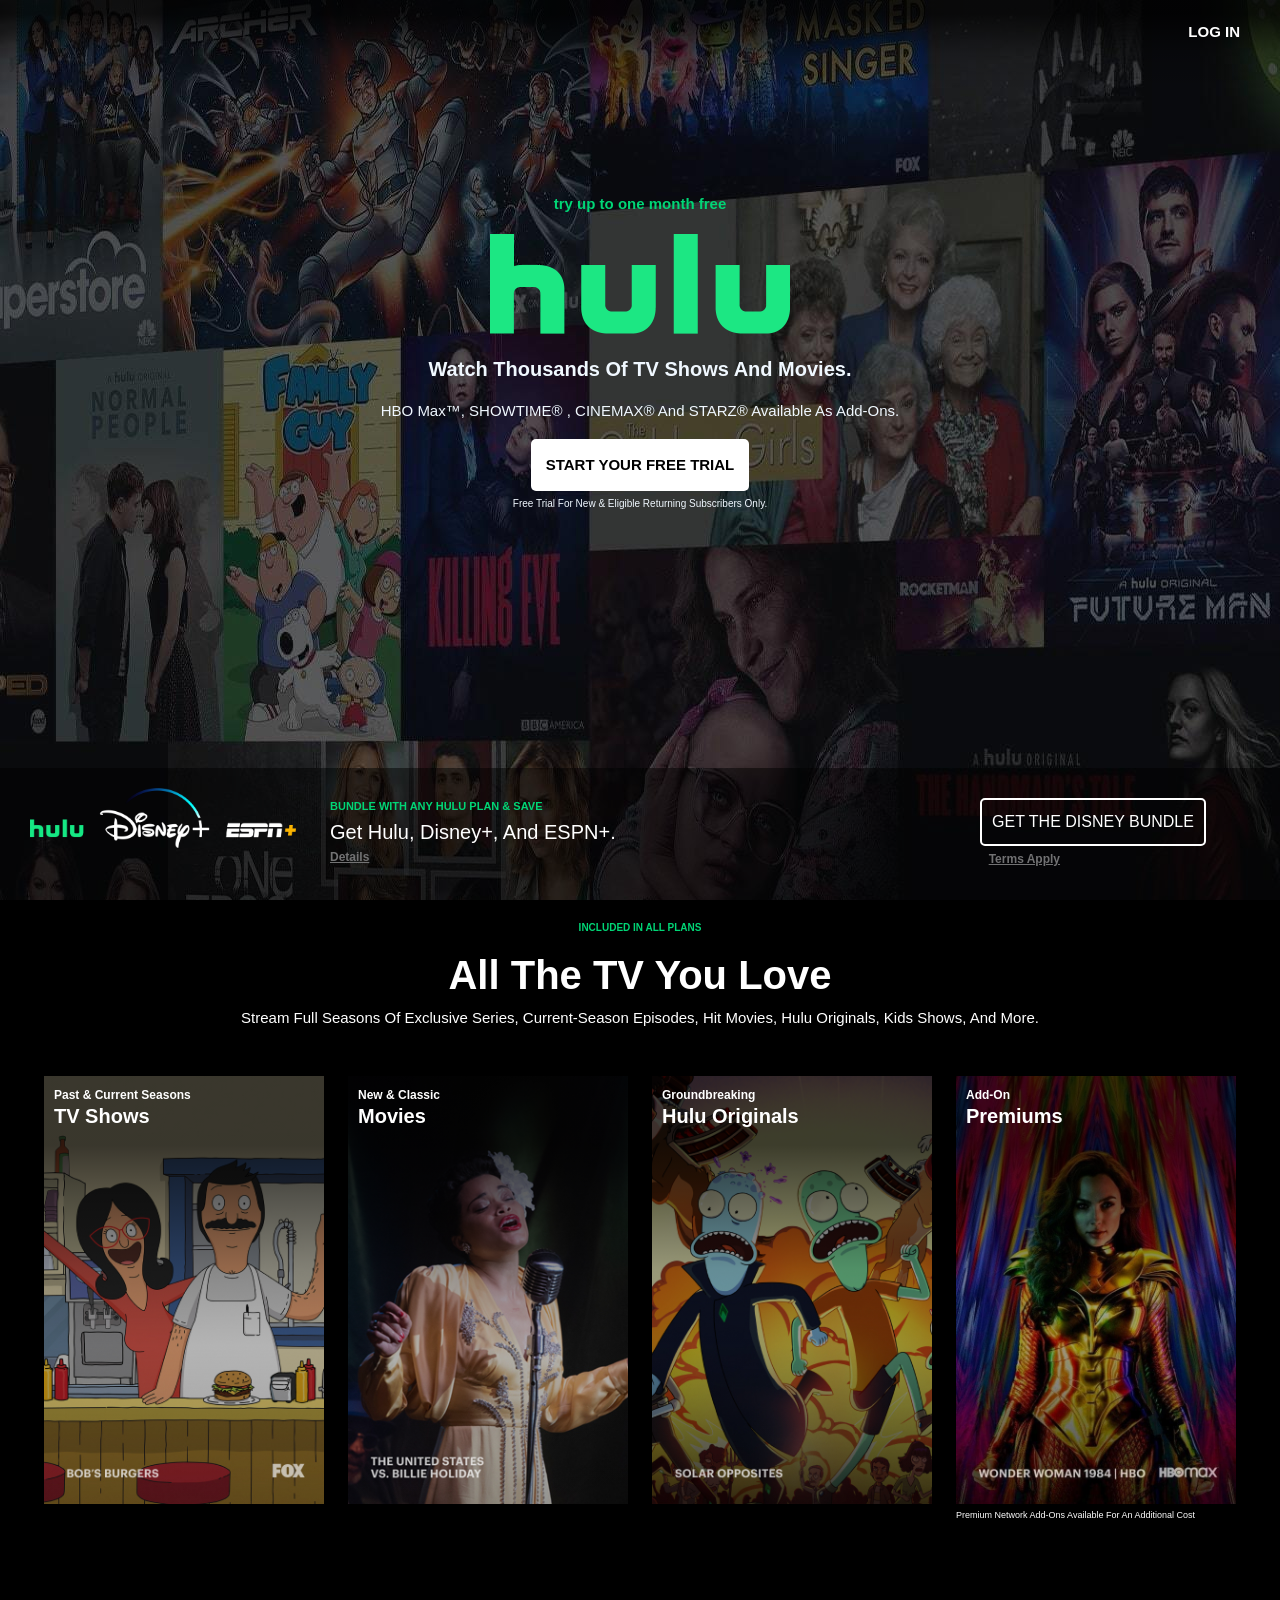
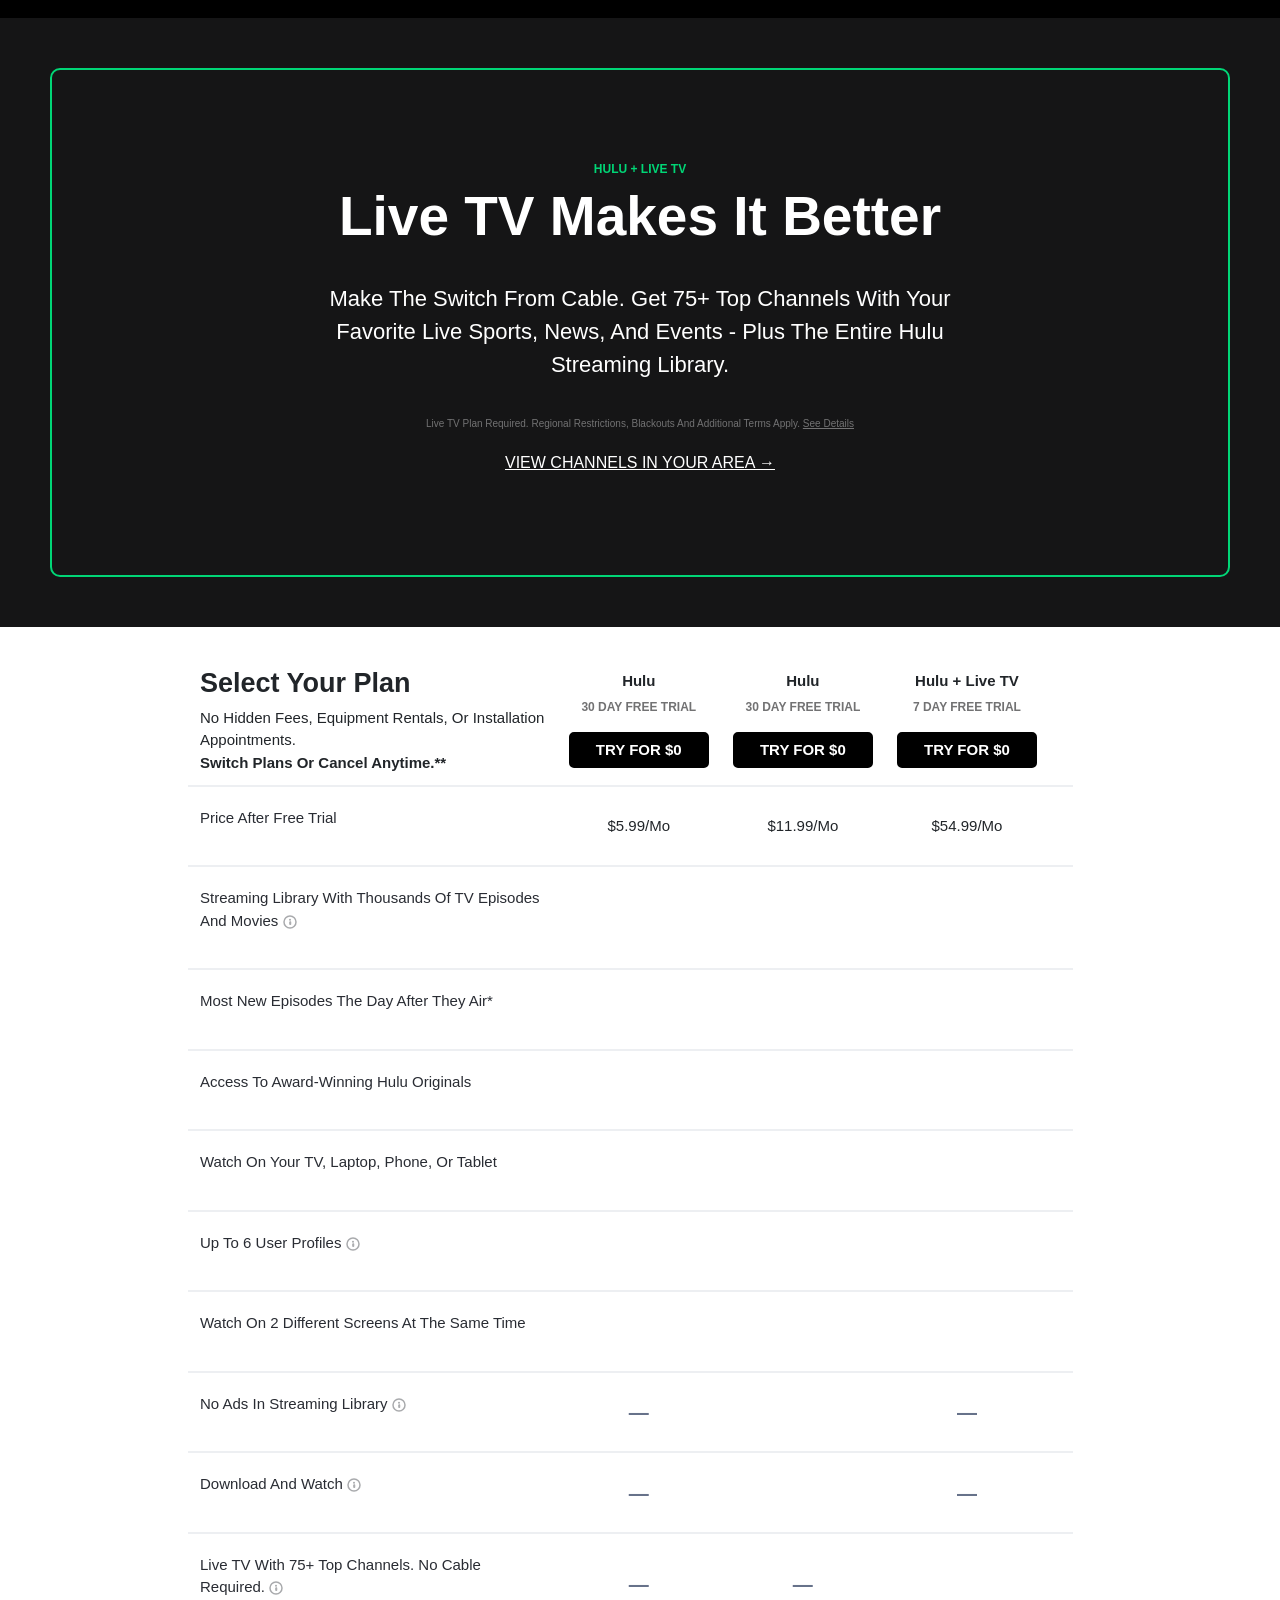
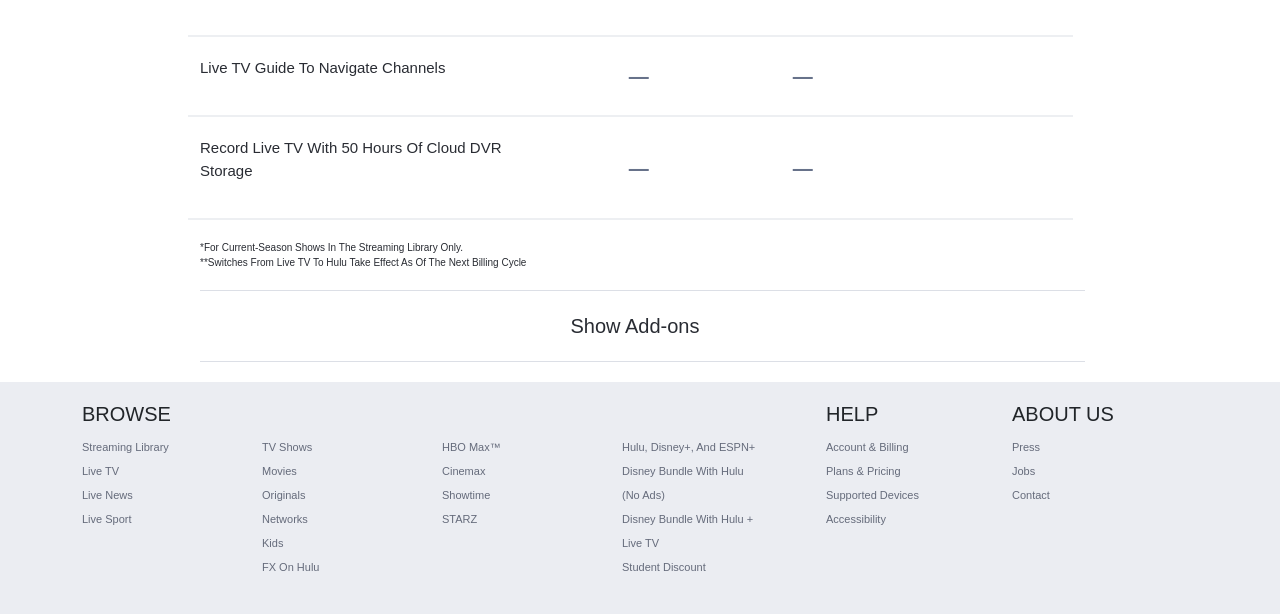
==== commit cba51378: "hulu page" ====
--- a/site/index.html
+++ b/site/index.html
@@ -13,7 +13,6 @@
     <!-- end -->
     <link rel="stylesheet" href="css/bootstrap.min.css">
     <link rel="stylesheet" href="css/style.css">
-
 
     <link rel="stylesheet" href="font/css/all.css">
 </head>
@@ -473,7 +472,7 @@
                 <i class="fas fa-chevron-down icon"></i>
             </button>
         </div>
-        <div id="show" class="text-center hide_me">
+        <div id="show" class="hide_me">
 
 
 
@@ -674,121 +673,88 @@
 
 
 
-    <footer class="py-5">
+
+
+
+    <footer>
         <div class="container">
             <div class="row">
-                <div class="col-md-12">
-                    <div class="row">
-                        <div class="accordion w-100 d-lg-flex" id="accordion">
-                            <div class="col-lg-8 col-md-12">
-                                <a style="font-size: 14px;color:rgb(38, 41, 48); border-bottom:2px solid #DCDFE6;line-height: 3;" href="#one" data-toggle="collapse" class="h5 text-uppercase text-black nav-link p-0 d-block d-lg-none d-xl-none">
-                                    BROWSE <span class="iconToChange"><i class="fas fa-chevron-down"></i></span>
-
-                                </a>
-
-                                <div class="h5 text-uppercase text-black p-0 d-none d-lg-block d-xl-block">
-                                    BROWSE
-                                </div>
-
-                                <div class="collapse d-lg-flex" id="one" data-parent="#accordion">
-                                    <div class="row">
-                                        <ul class="col-lg-3 col-md-3 col-sm-12 col-12">
-                                            <li><a href="#">Streaming Library</a></li>
-                                            <li><a href="#">Live TV</a></li>
-                                            <li><a href="#">Live News</a></li>
-                                            <li><a href="#">Live Sport</a></li>
-                                        </ul>
-                                        <ul class="col-lg-3 col-md-3 col-sm-12 col-12">
-                                            <li><a href="#">TV Shows</a></li>
-                                            <li><a href="#">Movies</a></li>
-                                            <li><a href="#">Originals</a></li>
-                                            <li><a href="#">Networks</a></li>
-                                            <li><a href="#">Kids</a></li>
-                                            <li><a href="#">FX on Hulu</a></li>
-                                        </ul>
-                                        <ul class="col-lg-3 col-md-3 col-sm-12 col-12">
-                                            <li><a href="#">HBO Max™</a></li>
-                                            <li><a href="#">Cinemax</a></li>
-                                            <li><a href="#">Showtime</a></li>
-                                            <li><a href="#">STARZ</a></li>
-                                        </ul>
-                                        <ul class="col-lg-3 col-md-3 col-sm-12 col-12">
-                                            <li><a href="#">Hulu, Disney+, and ESPN+</a></li>
-                                            <li><a href="#">Disney bundle with Hulu (No Ads)</a></li>
-                                            <li><a href="#">Disney bundle with Hulu + live TV</a></li>
-                                            <li><a href="#">Student Discount</a></li>
-                                        </ul>
-                                    </div>
-                                </div>
-                            </div>
-                            <div class="col-lg-2 col-md-12">
-                                <a style="font-size: 14px;color:rgb(38, 41, 48); border-bottom:2px solid #DCDFE6;line-height: 3;" href="#two" data-toggle="collapse" class="h5 text-uppercase text-black nav-link p-0 d-block d-lg-none d-xl-none">
-                                    HELP <span class="iconToChange"><i class="fas fa-chevron-down"></i></span>
-                                </a>
-                                <div class="h5 text-uppercase text-black p-0 d-none d-lg-block d-xl-block">
-                                    HELP
-                                </div>
-                                <div class="collapse d-lg-flex" id="two" data-parent="#accordion">
-                                    <ul style="padding: 0;">
-                                        <li><a href="#"> Account & Billing</a></li>
-                                        <li><a href="#"> Plans & Pricing</a></li>
-                                        <li><a href="#">Supported Devices</a> </li>
-                                        <li><a href="#"> Accessibility</a></li>
-                                    </ul>
-                                </div>
-                            </div>
-                            <div class="col-lg-2 col-md-12">
-                                <a style="border-bottom:2px solid #DCDFE6; line-height: 3; font-size: 14px;color:rgb(38, 41, 48);" href="#three" data-toggle="collapse" class="h5 text-uppercase text-black nav-link p-0 d-block d-lg-none d-xl-none">
-                                    ABOUT US
-                                    <span class="iconToChange"><i class="fas fa-chevron-down"></i></span>
-                                </a>
-                                <div class="h5 text-uppercase text-black p-0 d-none d-lg-block d-xl-block">
-                                    ABOUT US
-                                </div>
-                                <div class="collapse d-lg-flex" id="three" data-parent="#accordion">
-                                    <ul style="padding: 0;">
-                                        <li><a href="#">Press</a></li>
-                                        <li><a href="#">Jobs</a></li>
-                                        <li><a href="#">Contact</a></li>
-                                    </ul>
-                                </div>
-                            </div>
-                        </div>
-                    </div>
-                </div>
-            </div>
-
-            <div class="contact">
-                <img src="img/facebook.svg" alt="">
-                <img src="img/twitter.svg" alt="">
-                <img src="img/youtube.svg" alt="">
-                <img src="img/instagram.svg" alt="">
-            </div>
-            <div class="other text-capitalize">
-                <a href="#">
-                    <img src="img/icon1.png" alt=""> About Ads
-                </a>
-                <a href="#">
-                    Terms of Use
-                </a>
-                <a href="#">privacy policy</a>
-                <a href="#">Do Not Sell my personal information</a>
-                <a href="#">your california privacy rights</a>
-                <a href="#">tV parental guidelines</a>
-                <a href="#">sitemap</a>
-                <span>© 2021 Hulu, LLC</span>
+                <div class="col-lg-8 col-md-12">
+
+
+                    <div class="h5 text-uppercase">
+                        BROWSE
+                    </div>
+
+                    <div>
+                        <div class="row">
+                            <ul class="col-lg-3 col-md-3 col-sm-6 col-12">
+                                <li><a href="#">Streaming Library</a></li>
+                                <li><a href="#">Live TV</a></li>
+                                <li><a href="#">Live News</a></li>
+                                <li><a href="#">Live Sport</a></li>
+                            </ul>
+                            <ul class="col-lg-3 col-md-3 col-sm-6 col-12">
+                                <li><a href="#">TV Shows</a></li>
+                                <li><a href="#">Movies</a></li>
+                                <li><a href="#">Originals</a></li>
+                                <li><a href="#">Networks</a></li>
+                                <li><a href="#">Kids</a></li>
+                                <li><a href="#">FX on Hulu</a></li>
+                            </ul>
+                            <ul class="col-lg-3 col-md-3 col-sm-6 col-12">
+                                <li><a href="#">HBO Max™</a></li>
+                                <li><a href="#">Cinemax</a></li>
+                                <li><a href="#">Showtime</a></li>
+                                <li><a href="#">STARZ</a></li>
+                            </ul>
+                            <ul class="col-lg-3 col-md-3 col-sm-6 col-12">
+                                <li><a href="#">Hulu, Disney+, and ESPN+</a></li>
+                                <li><a href="#">Disney bundle with Hulu (No Ads)</a></li>
+                                <li><a href="#">Disney bundle with Hulu + live TV</a></li>
+                                <li><a href="#">Student Discount</a></li>
+                            </ul>
+                        </div>
+                    </div>
+                </div>
+                <div class="col-lg-2 col-md-6 col col-sm-6 col-12">
+                    <!-- <a style="border-bottom:2px solid #DCDFE6;line-height: 3;" href="#two" data-toggle="collapse" class="h5 text-uppercase text-black nav-link p-0 d-block d-lg-none d-xl-none">
+                    HELP <span class="iconToChange"><i class="fas fa-chevron-down"></i></span>
+                </a> -->
+                    <div class="h5 text-uppercase">
+                        HELP
+                    </div>
+                    <div>
+                        <ul style="padding: 0;">
+                            <li><a href="#"> Account & Billing</a></li>
+                            <li><a href="#"> Plans & Pricing</a></li>
+                            <li><a href="#">Supported Devices</a> </li>
+                            <li><a href="#"> Accessibility</a></li>
+                        </ul>
+                    </div>
+                </div>
+                <div class="col-lg-2 col-md-6 col-sm-6 col-12">
+
+                    <div class="h5 text-uppercase">
+                        ABOUT US
+                    </div>
+                    <div>
+                        <ul style="padding: 0;">
+                            <li><a href="#">Press</a></li>
+                            <li><a href="#">Jobs</a></li>
+                            <li><a href="#">Contact</a></li>
+                        </ul>
+                    </div>
+                </div>
+
             </div>
         </div>
     </footer>
 
 
-    <script src="js/bootstrap.js"></script>
-    <script src="js/bootstrap.min.js"></script>
-    <script src="js/jquery-3.6.0.min.js"></script>
-    <script src="js/js.js"></script>
-
-    <script src="https://cdnjs.cloudflare.com/ajax/libs/jquery/3.4.1/jquery.min.js" integrity="sha256-CSXorXvZcTkaix6Yvo6HppcZGetbYMGWSFlBw8HfCJo=" crossorigin="anonymous"></script>
-    <script src="https://cdnjs.cloudflare.com/ajax/libs/twitter-bootstrap/4.4.1/js/bootstrap.bundle.min.js" integrity="sha256-OUFW7hFO0/r5aEGTQOz9F/aXQOt+TwqI1Z4fbVvww04=" crossorigin="anonymous"></script>
+    <script src="./js/bootstrap.bundle.min.js"></script>
+    <script src="./js/js.js"></script>
+
 
 </body>
 
--- a/site/css/style.css
+++ b/site/css/style.css
@@ -113,15 +113,15 @@
         
         #presentation {
             color: aliceblue;
-            /* text-align: center;
-    margin: auto;
-    align-items: center;
-    justify-content: center; */
             height: 60vh;
             display: grid;
             place-content: center;
             place-items: center;
             text-align: center;
+            width: 100%;
+            margin: auto;
+            align-items: center;
+            justify-content: center;
         }
         
         #presentation .first {
@@ -165,11 +165,6 @@
             font-size: 10px;
             margin-top: 5px;
         }
-        /*end presentation*/
-        /*info-header*/
-        /* header div.row{
-   margin-top: 5px;  
-} */
         
         .info-header {
             background-color: rgb(0, 0, 0, 0.5);
@@ -529,7 +524,9 @@
         /*end prices*/
         
         #show .description {
+            text-align: center;
             padding-top: 40px;
+            margin: auto;
         }
         
         #show .description h1 {
@@ -574,10 +571,8 @@
         
         footer {
             background-color: #EBEDF2;
-        }
-        /* #footer {
-    padding: 40px 60px;
-} */
+            padding: 20px 5px;
+        }
         
         footer p {
             font-size: 12px;
@@ -643,7 +638,8 @@
             } */
             /*prices*/
             .prices {
-                margin: 0 auto;
+                max-width: 900px;
+                margin: auto;
             }
             .prices .header {
                 position: sticky;
@@ -704,6 +700,10 @@
             /*sport*/
             /*end sport*/
             /*prices*/
+            .prices {
+                max-width: 800px;
+                margin: auto;
+            }
             .select {
                 display: none;
             }
@@ -836,21 +836,8 @@
                 font-size: 18px;
                 text-align: center;
             }
-            #presentation .first {
-                /* margin: auto;
-                text-align: center;
-                padding-left: 120px; */
-            }
             #presentation .third {
                 display: none;
-            }
-            #presentation .final {
-                /* margin: 10px; */
-            }
-            #presentation {
-                /* height: 50vh; */
-                /* padding-bottom: 100px; */
-                /* height: 35vh; */
             }
             #presentation img {
                 width: 100px;
@@ -1022,6 +1009,10 @@
                 padding: 10px;
             }
             /*end modal*/
+            /*footer*/
+            footer {
+                margin: auto;
+            }
         }
         
         @media (max-width:350px) {
@@ -1037,11 +1028,4 @@
             #header {
                 height: 120vh;
             }
-            #presentation {
-                width: 100%;
-                text-align: center;
-                margin: auto;
-                align-items: center;
-                justify-content: center;
-            }
         }
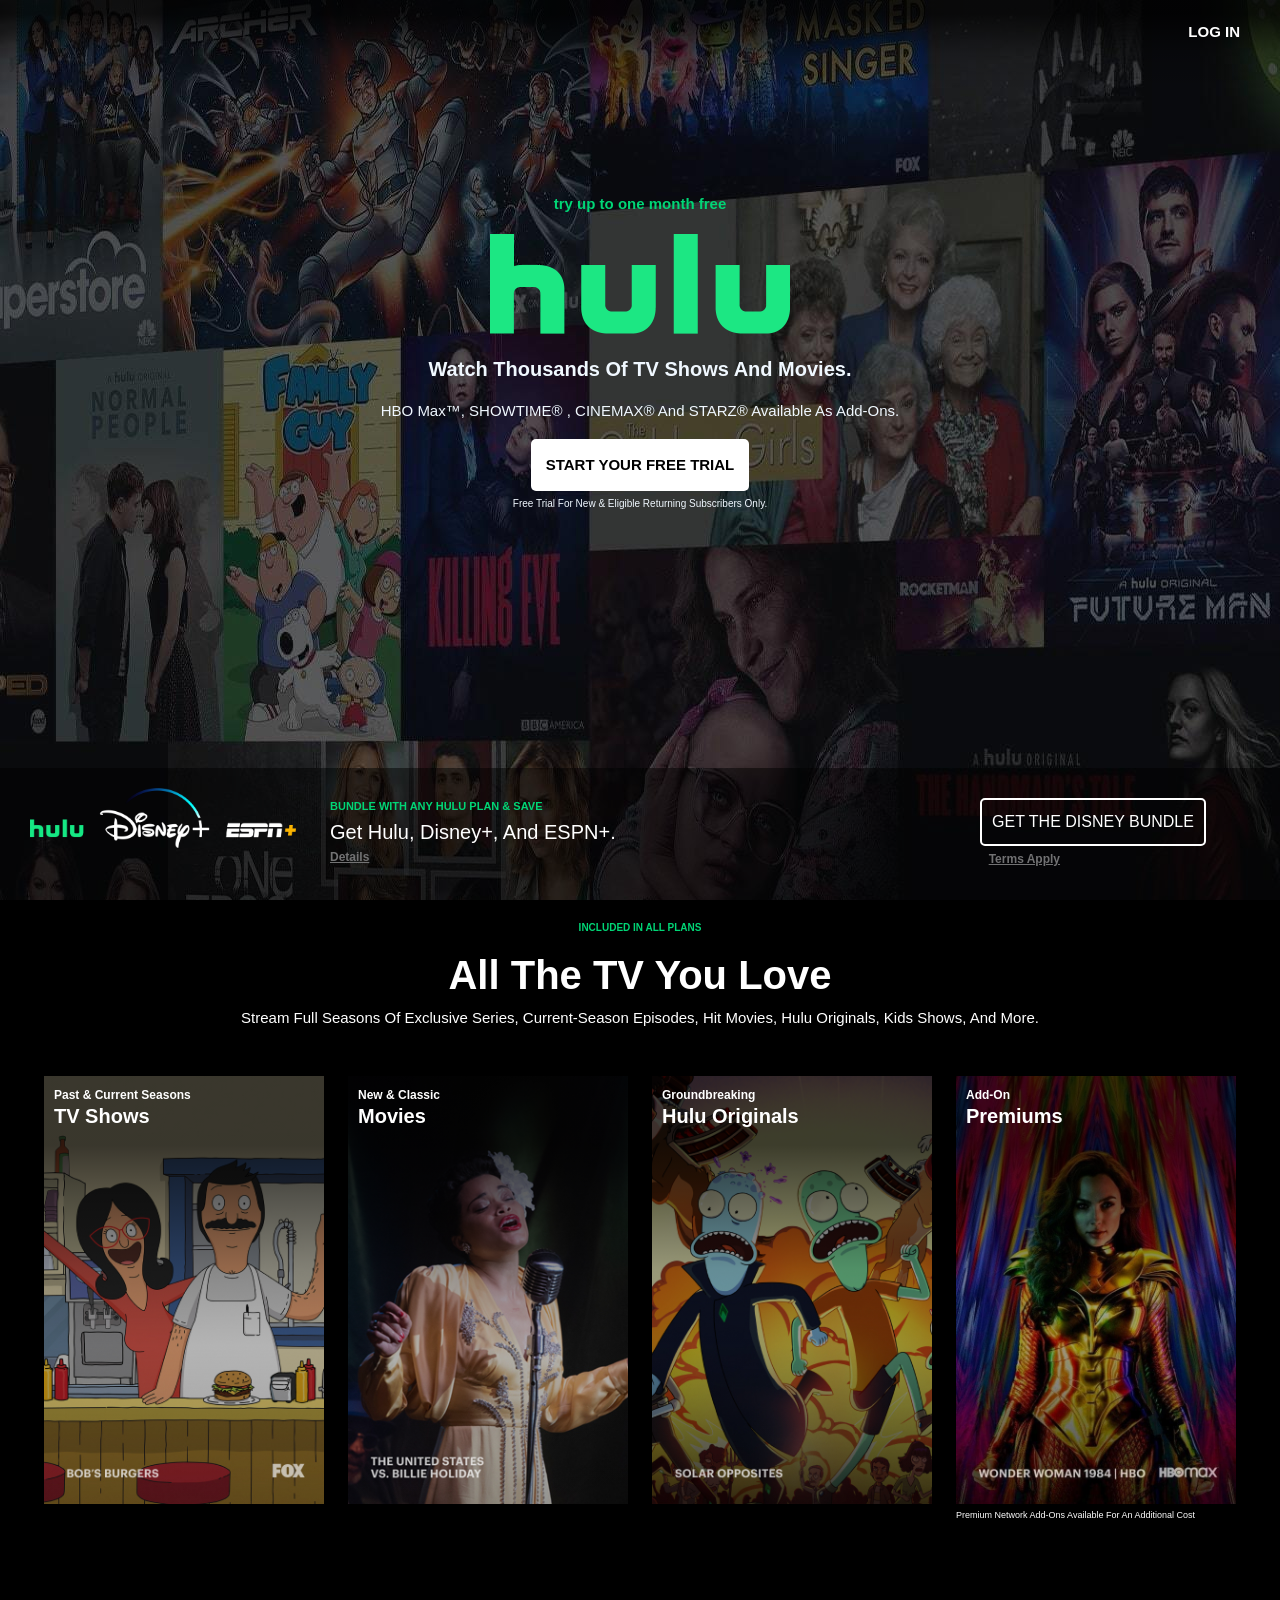
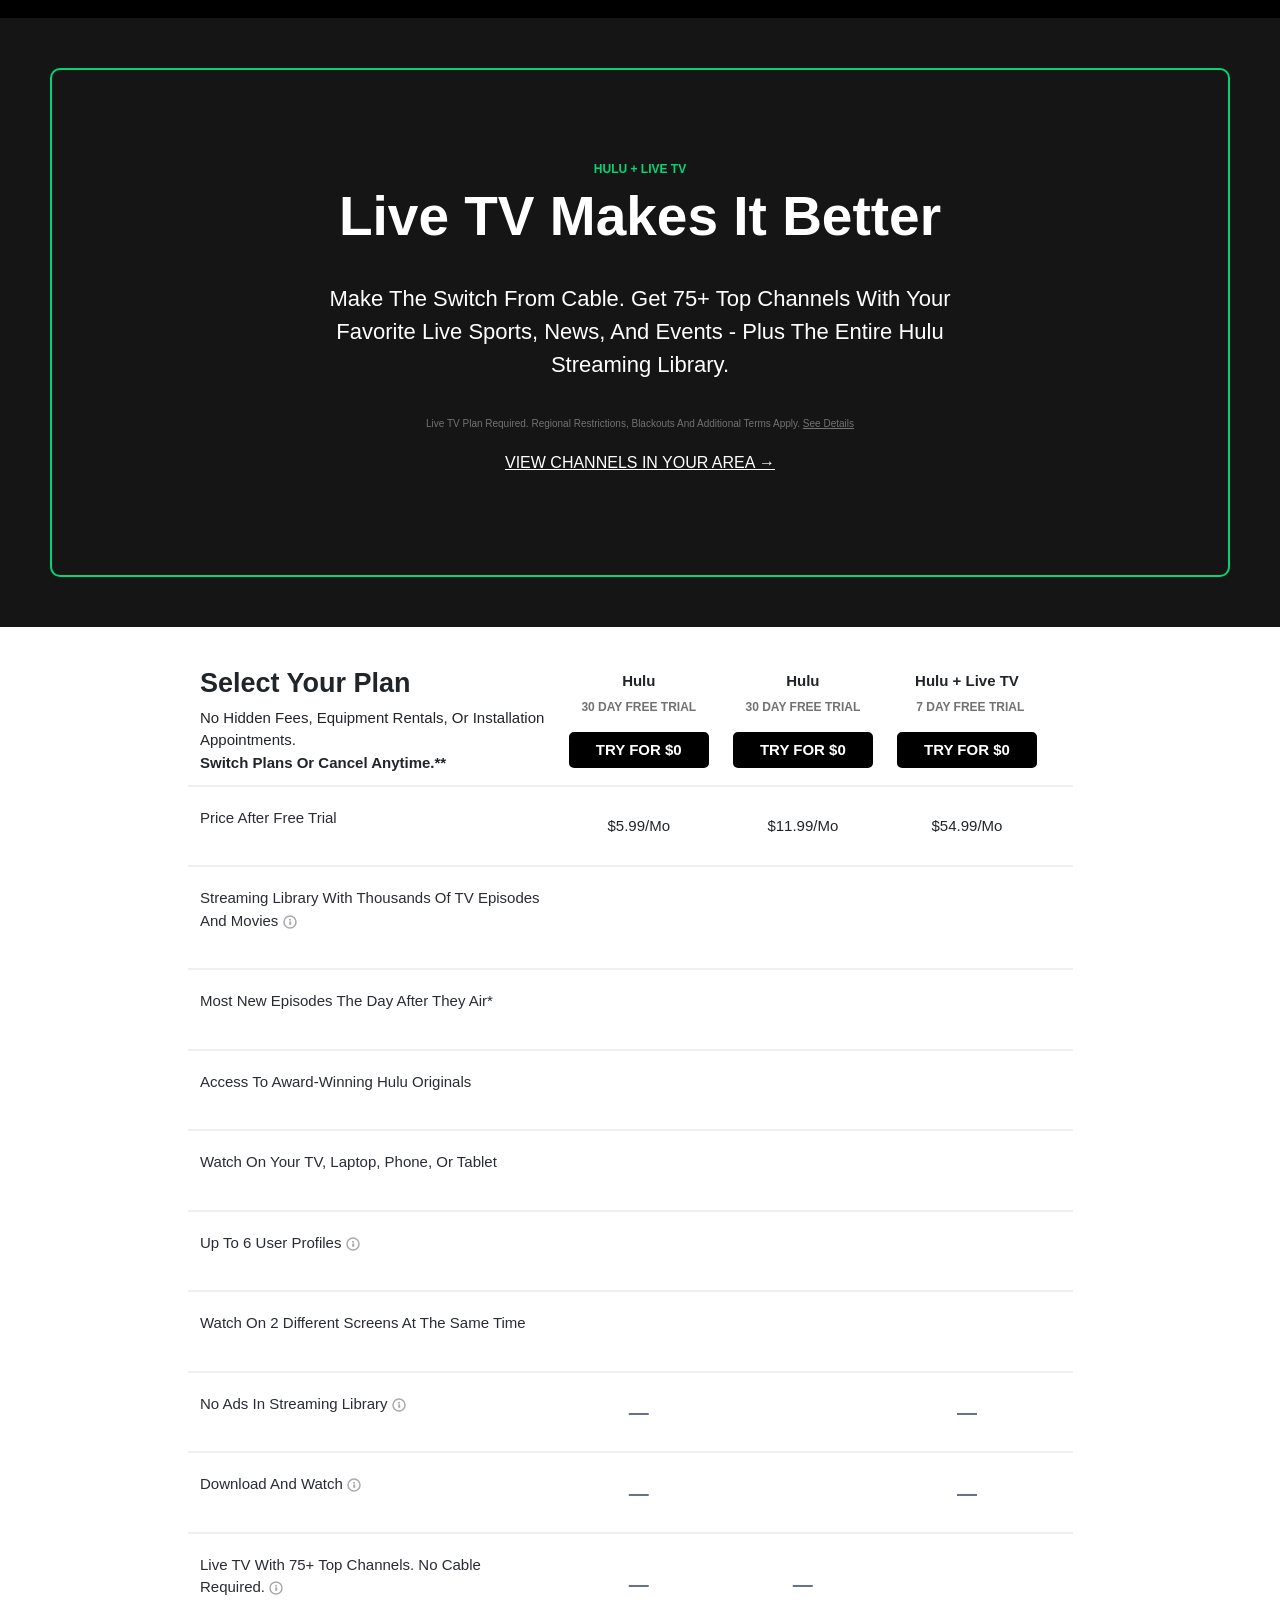
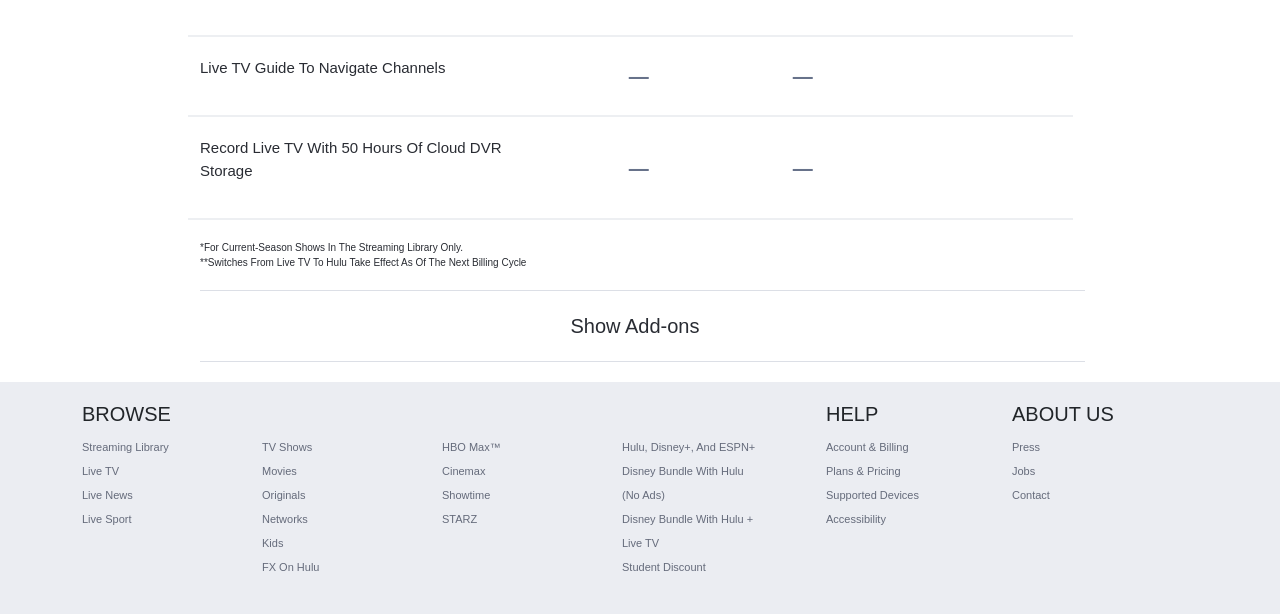
==== commit 732e99e5: "price problem" ====
--- a/site/index.html
+++ b/site/index.html
@@ -214,7 +214,7 @@
                         <div class="hulu third">
                             <h1 class="detel">Hulu + Live TV</h1>
                             <h1 class="show">Hulu + TV</h1>
-                            <p class="text-uppercase">7 DAY FREE TRIAL</p>
+                            <p class="text-uppercase"> &nbsp 7 DAY FREE TRIAL</p>
                             <button class="btn-to-change-bg">TRY FOR $0</button>
                             <button class="btn-to-change-sm">Select</button>
                         </div>
--- a/site/css/style.css
+++ b/site/css/style.css
@@ -1015,7 +1015,7 @@
             }
         }
         
-        @media (max-width:350px) {
+        @media (max-width:410px) {
             .detel {
                 display: none;
             }
@@ -1026,6 +1026,6 @@
         
         @media (max-height:650px) {
             #header {
-                height: 120vh;
+                height: 110vh;
             }
         }
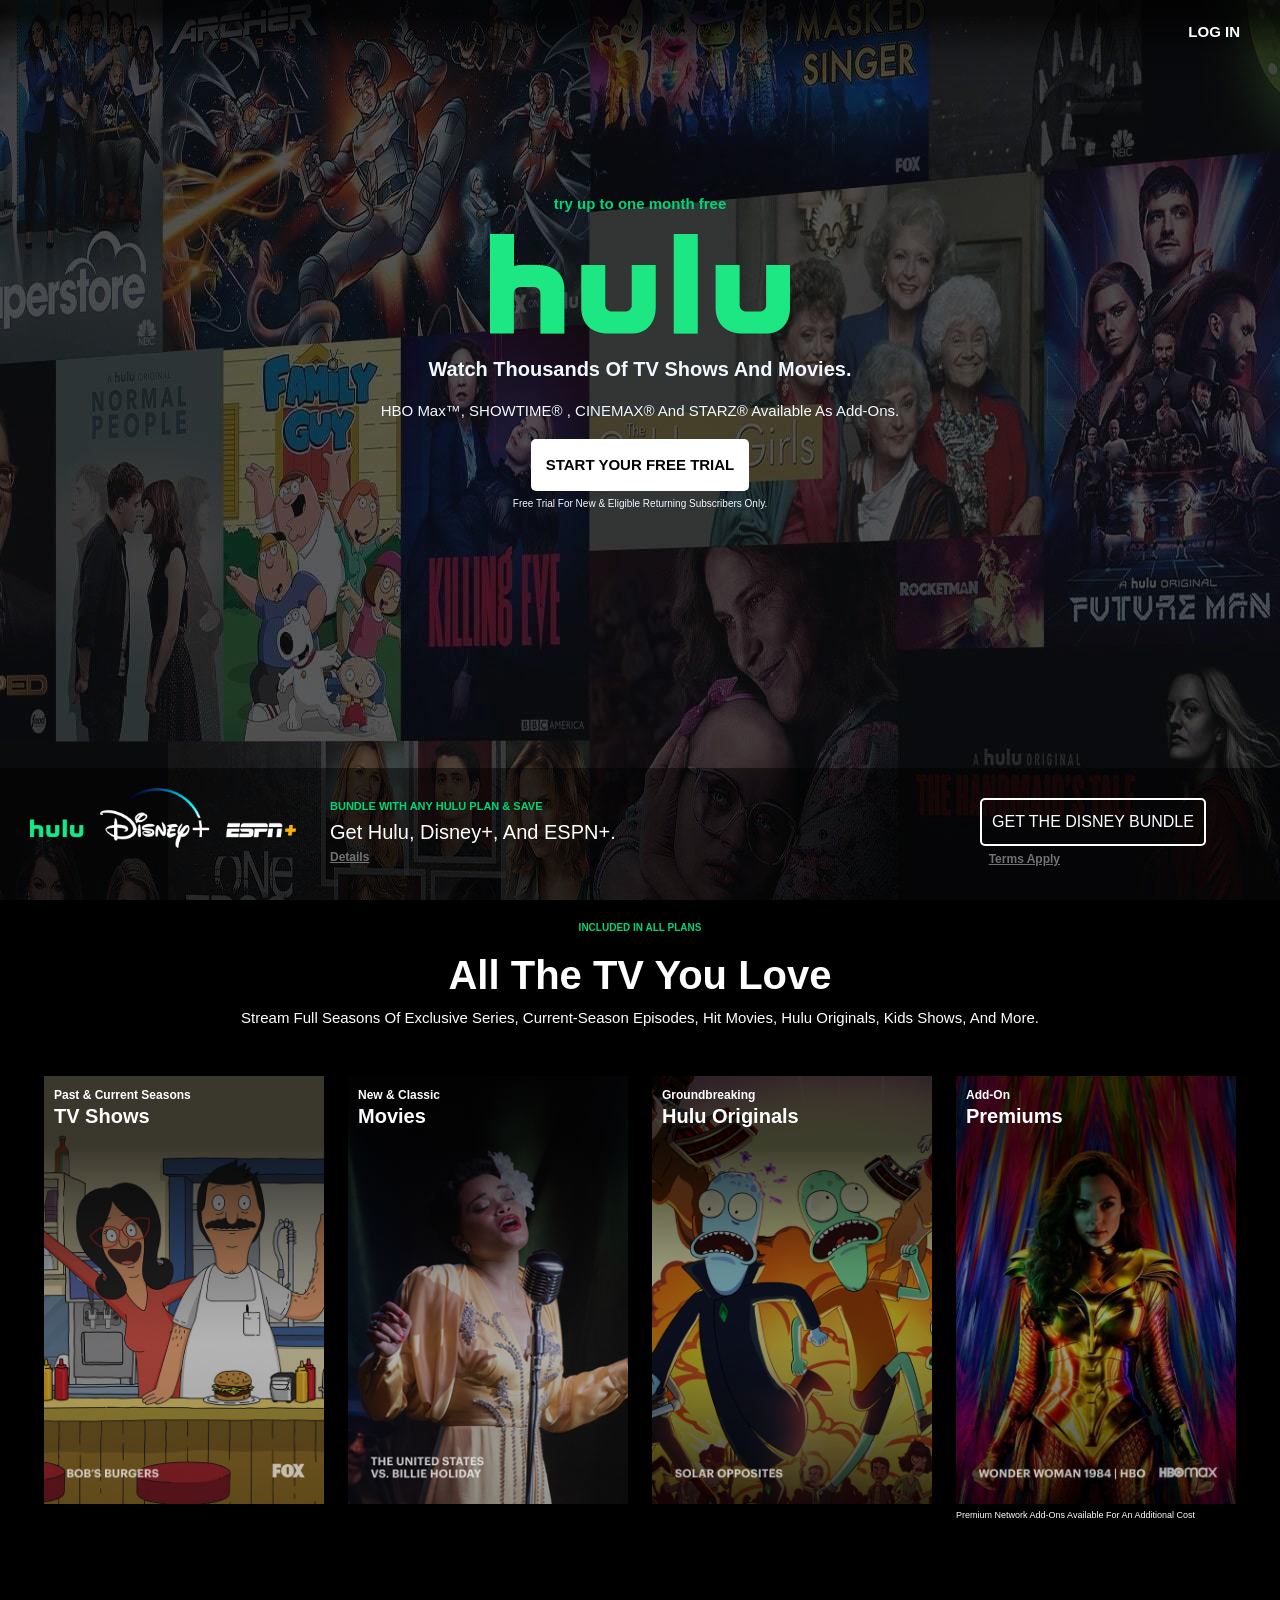
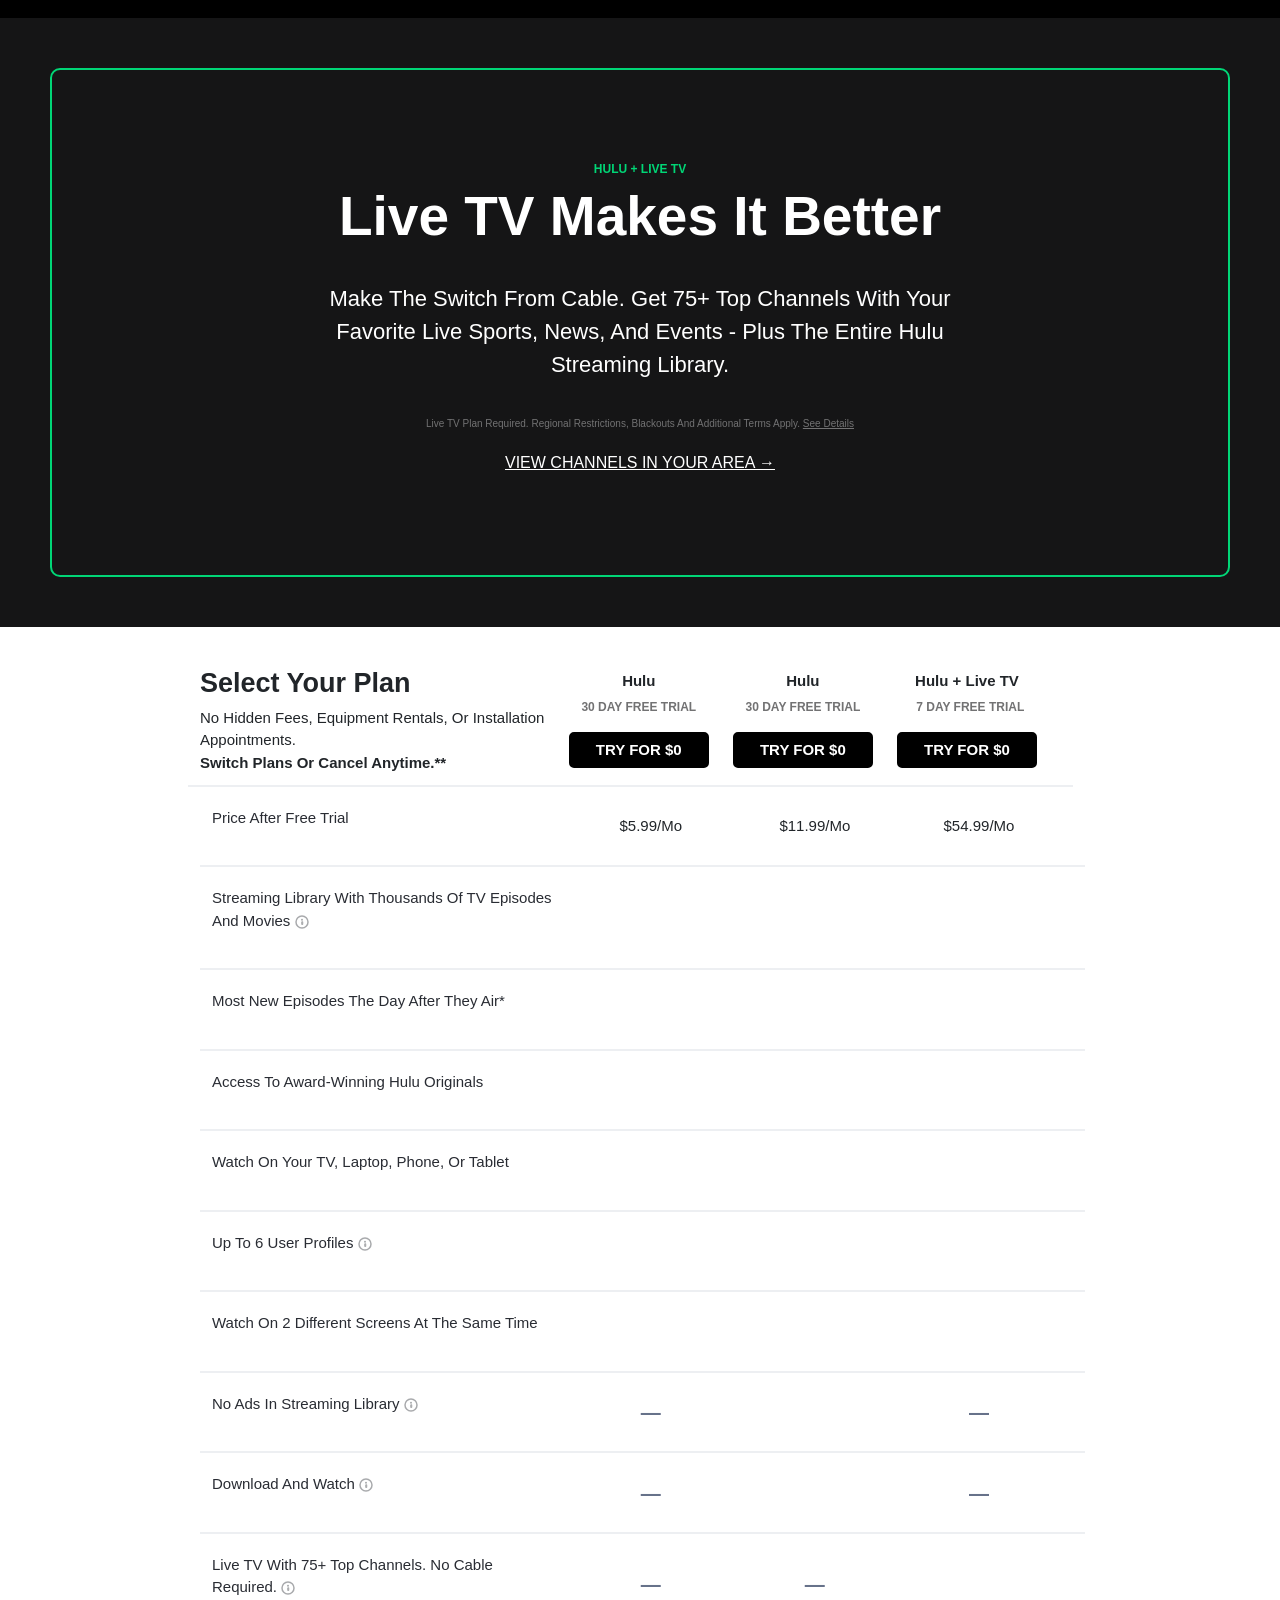
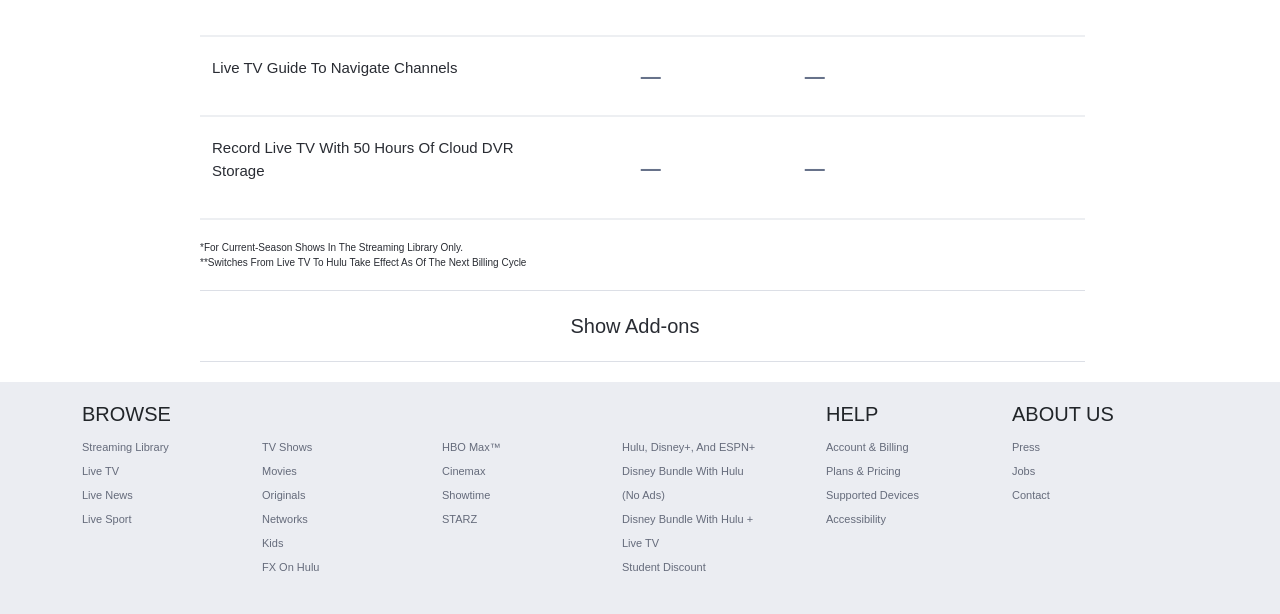
==== commit ac8939be: "animation" ====
--- a/site/index.html
+++ b/site/index.html
@@ -11,9 +11,10 @@
     <!-- add an icon -->
     <link rel="icon" href="favicon.ico">
     <!-- end -->
+    <link rel="stylesheet" href="https://unpkg.com/aos@next/dist/aos.css" />
+
     <link rel="stylesheet" href="css/bootstrap.min.css">
     <link rel="stylesheet" href="css/style.css">
-
     <link rel="stylesheet" href="font/css/all.css">
 </head>
 
@@ -55,7 +56,7 @@
         </nav>
 
         <!-- presentation -->
-        <div id="presentation">
+        <div id="presentation" data-aos="fade-up" data-aos-duration="3000">
             <p class="text-lowercase first">try up to one month free</p>
             <img src="img/logo.png" alt="">
             <p class="second">Watch thousands of TV shows and movies.</p>
@@ -109,7 +110,7 @@
     <!--end header-->
 
     <!--Catalogue-->
-    <div id="plans">
+    <div id="plans" data-aos="fade-left" data-aos-duration="3000">
         <div class="descri">
             <p class="first">INCLUDED IN ALL PLANS</p>
             <h1>All The TV You Love </h1>
@@ -150,7 +151,7 @@
     </div>
     <!--end catalogue-->
     <div id="live">
-        <div class="content">
+        <div class="content" data-aos="fade-right" data-aos-duration="3000">
             <p class="text-uppercase green">HULU + LIVE TV</p>
             <h2>Live TV Makes It Better</h2>
             <p class="first">
@@ -172,12 +173,12 @@
 
 
     <!-- prices -->
-    <div class="select">
+    <div class="select" data-aos="fade-left" data-aos-duration="3000">
         <h1>Select Your Plan</h1>
         <p>No hidden fees, equipment rentals, or installation appointments.</p>
         <p class="switch">Switch plans or cancel anytime.**</p>
     </div>
-    <div class="prices">
+    <div class="prices" data-aos="fade-right" data-aos-duration="3000">
 
         <div class="row header">
             <div class="desc col-lg-5">
@@ -677,7 +678,7 @@
 
 
     <footer>
-        <div class="container">
+        <div class="container" data-aos="fade-up-right" data-aos-duration="3000">
             <div class="row">
                 <div class="col-lg-8 col-md-12">
 
@@ -751,7 +752,10 @@
         </div>
     </footer>
 
-
+    <script src="https://unpkg.com/aos@next/dist/aos.js"></script>
+    <script>
+        AOS.init();
+    </script>
     <script src="./js/bootstrap.bundle.min.js"></script>
     <script src="./js/js.js"></script>
 
--- a/site/css/style.css
+++ b/site/css/style.css
@@ -12,6 +12,7 @@
         }
         
         body {
+            overflow-x: hidden;
             font-family: 'arial', sans-serif;
             text-transform: capitalize;
             margin: 0;
@@ -440,6 +441,7 @@
         .prices .catalogue {
             border-bottom: 2px solid #EDEFF2;
             width: 100%;
+            margin: auto;
         }
         
         .select h1 {
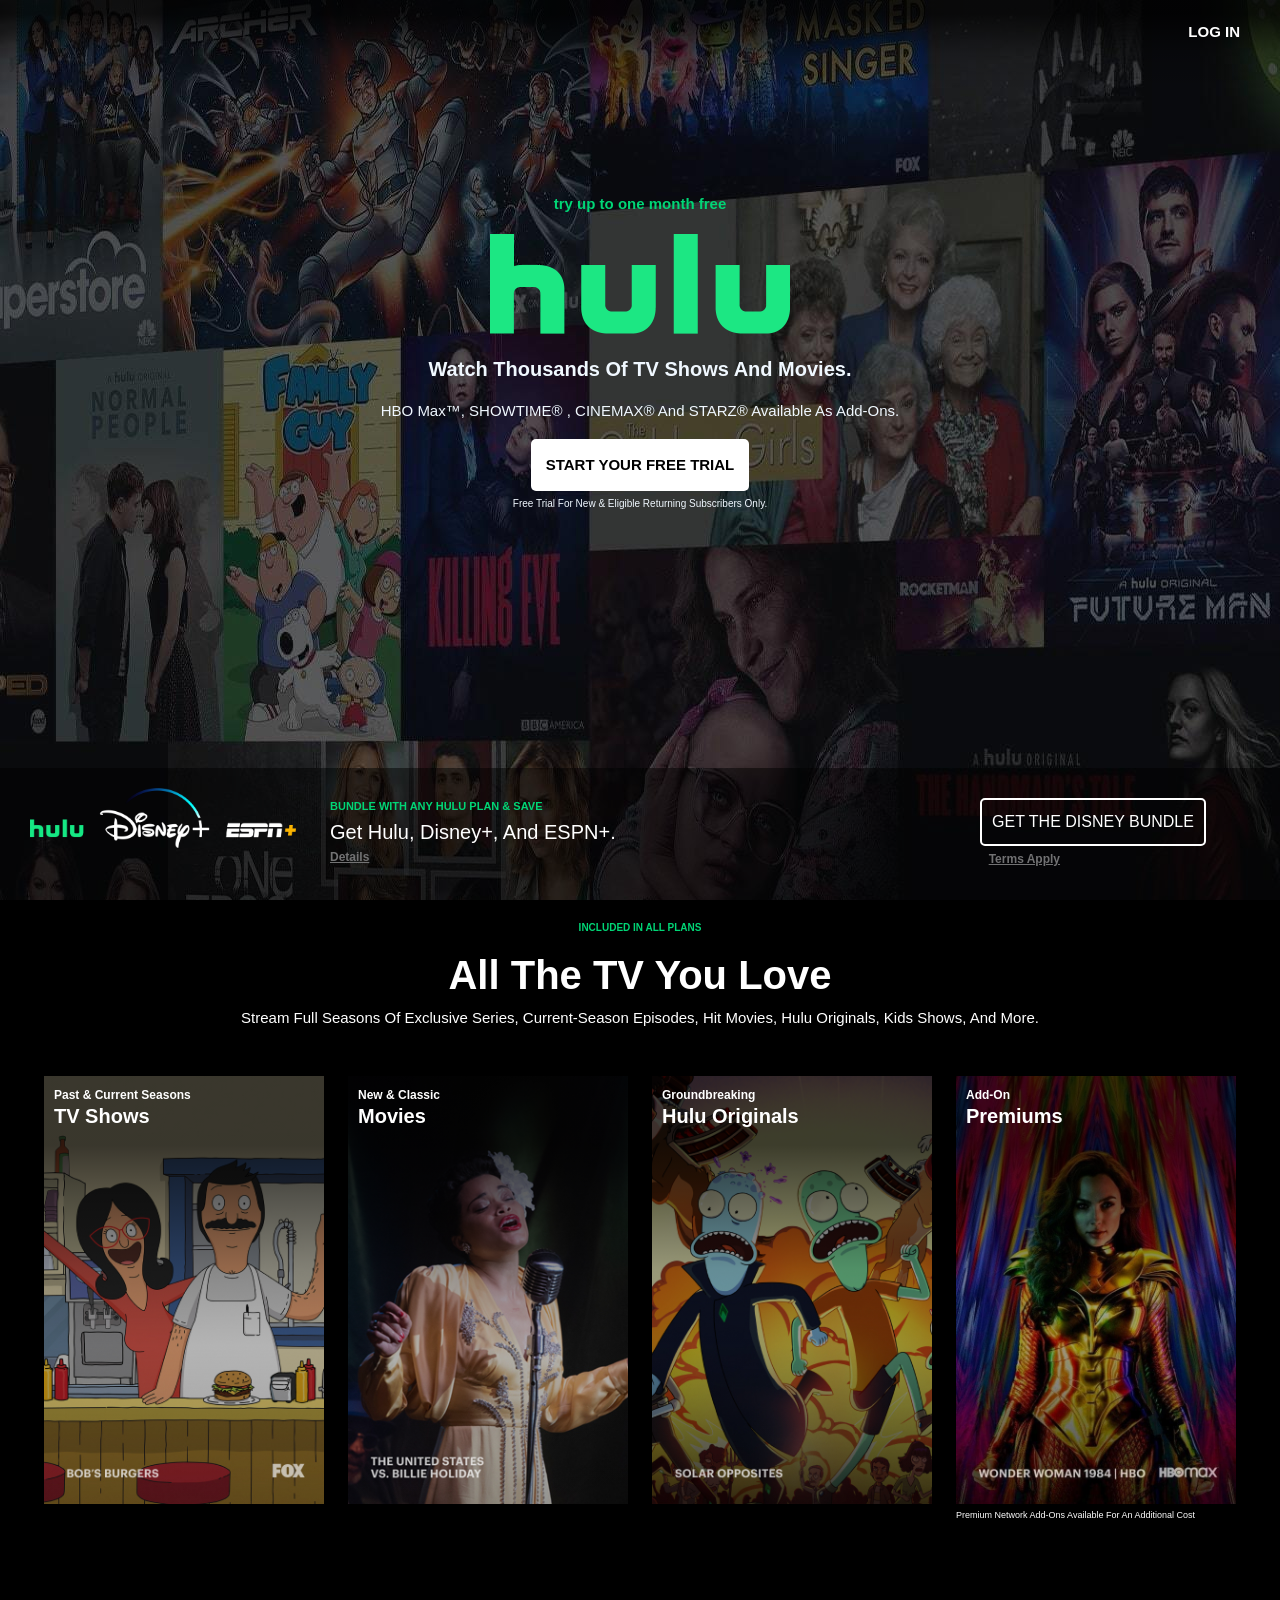
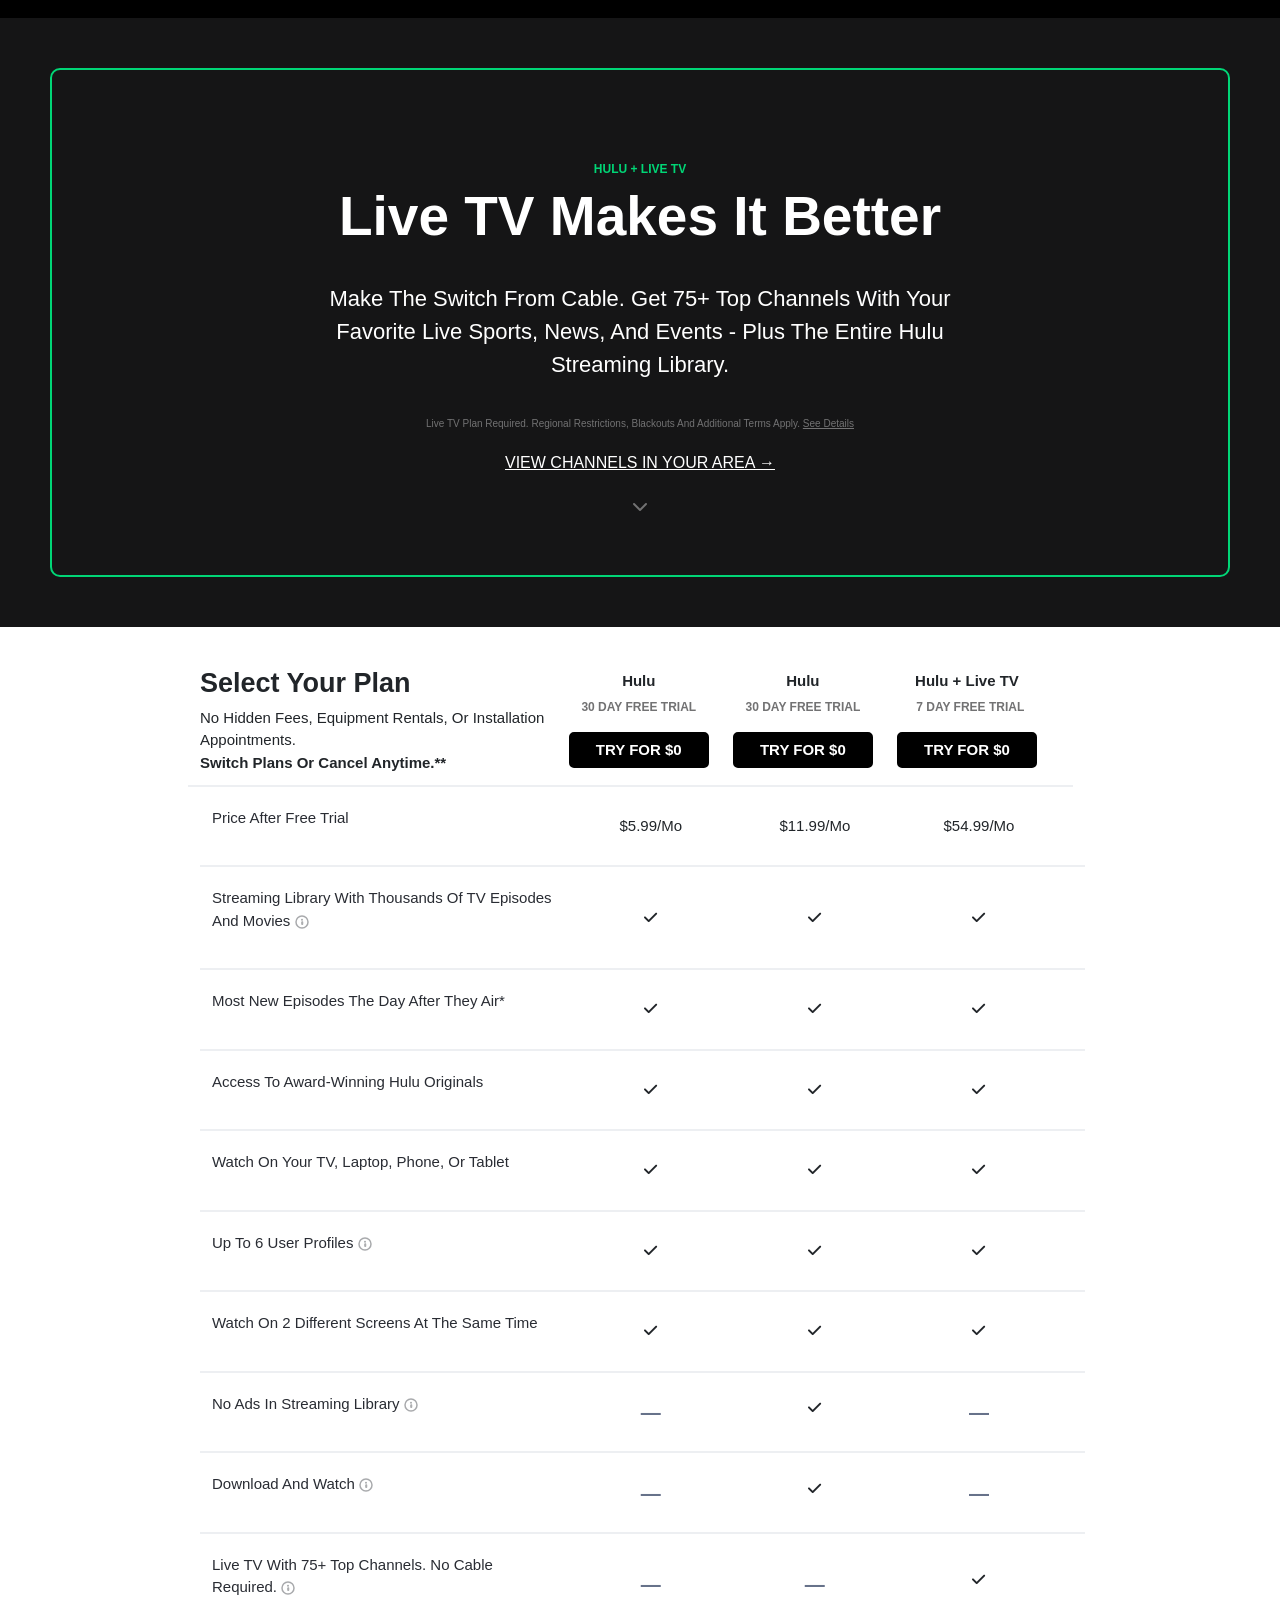
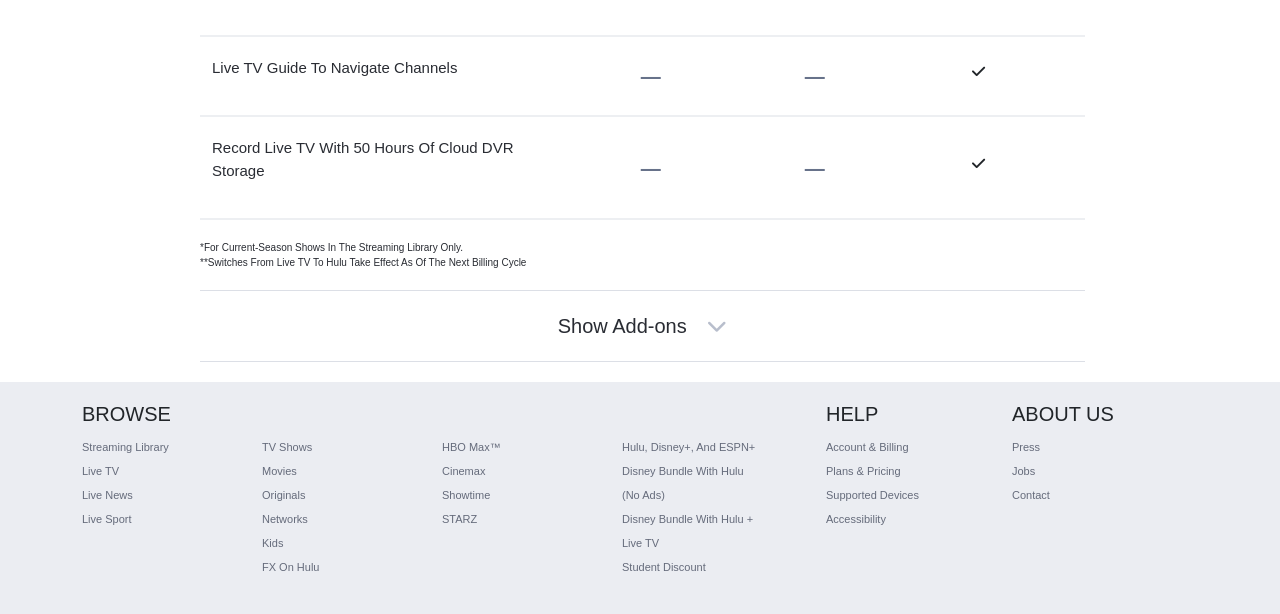
==== commit 75b6c4d5: "replace the font folder with a cdn && delete the animation" ====
--- a/site/index.html
+++ b/site/index.html
@@ -3,7 +3,8 @@
 
 <head>
     <meta charset="UTF-8">
-    <meta name="description" content="Watch TV shows and movies online. Stream TV episodes of Grey's Anatomy, This Is Us, Bob's Burgers, Brooklyn Nine-Nine, Empire, SNL, and popular movies on ...">
+    <meta name="description"
+        content="Watch TV shows and movies online. Stream TV episodes of Grey's Anatomy, This Is Us, Bob's Burgers, Brooklyn Nine-Nine, Empire, SNL, and popular movies on ...">
     <!-- <meta rel='canonical' href='lien du site'> -->
     <meta http-equiv="X-UA-Compatible" content="IE=edge">
     <meta name="viewport" content="width=device-width, initial-scale=1.0">
@@ -11,11 +12,11 @@
     <!-- add an icon -->
     <link rel="icon" href="favicon.ico">
     <!-- end -->
-    <link rel="stylesheet" href="https://unpkg.com/aos@next/dist/aos.css" />
-
     <link rel="stylesheet" href="css/bootstrap.min.css">
+    <link rel="stylesheet" href="https://cdnjs.cloudflare.com/ajax/libs/font-awesome/6.1.1/css/all.min.css"
+        integrity="sha512-KfkfwYDsLkIlwQp6LFnl8zNdLGxu9YAA1QvwINks4PhcElQSvqcyVLLD9aMhXd13uQjoXtEKNosOWaZqXgel0g=="
+        crossorigin="anonymous" referrerpolicy="no-referrer" />
     <link rel="stylesheet" href="css/style.css">
-    <link rel="stylesheet" href="font/css/all.css">
 </head>
 
 <body>
@@ -25,12 +26,14 @@
             <div id="log">
                 <a href="#" data-bs-toggle="modal" data-bs-target="#exampleModal">LOG IN</a>
                 <!-- Modal -->
-                <div class="modal fade" id="exampleModal" tabindex="-1" aria-labelledby="exampleModalLabel" aria-hidden="true">
+                <div class="modal fade" id="exampleModal" tabindex="-1" aria-labelledby="exampleModalLabel"
+                    aria-hidden="true">
                     <div class="modal-dialog">
                         <div class="modal-content">
                             <div class="modal-header">
 
-                                <button type="button" class="btn-close" data-bs-dismiss="modal" aria-label="Close"></button>
+                                <button type="button" class="btn-close" data-bs-dismiss="modal"
+                                    aria-label="Close"></button>
                             </div>
                             <div class="modal-body">
                                 <h3 class="log">LOG IN</h3>
@@ -56,7 +59,7 @@
         </nav>
 
         <!-- presentation -->
-        <div id="presentation" data-aos="fade-up" data-aos-duration="3000">
+        <div id="presentation">
             <p class="text-lowercase first">try up to one month free</p>
             <img src="img/logo.png" alt="">
             <p class="second">Watch thousands of TV shows and movies.</p>
@@ -110,11 +113,12 @@
     <!--end header-->
 
     <!--Catalogue-->
-    <div id="plans" data-aos="fade-left" data-aos-duration="3000">
+    <div id="plans">
         <div class="descri">
             <p class="first">INCLUDED IN ALL PLANS</p>
             <h1>All The TV You Love </h1>
-            <p class='second'>Stream full seasons of exclusive series, current-season episodes, hit movies, Hulu Originals, kids shows, and more.</p>
+            <p class='second'>Stream full seasons of exclusive series, current-season episodes, hit movies, Hulu
+                Originals, kids shows, and more.</p>
         </div>
         <div class="row colom">
             <div class="col-lg-3 col-md-5 col-sm-5 col-5 cover1">
@@ -151,11 +155,12 @@
     </div>
     <!--end catalogue-->
     <div id="live">
-        <div class="content" data-aos="fade-right" data-aos-duration="3000">
+        <div class="content">
             <p class="text-uppercase green">HULU + LIVE TV</p>
             <h2>Live TV Makes It Better</h2>
             <p class="first">
-                Make the switch from cable. Get 75+ top channels with your favorite live sports, news, and events - plus the entire Hulu streaming library.
+                Make the switch from cable. Get 75+ top channels with your favorite live sports, news, and events - plus
+                the entire Hulu streaming library.
             </p>
             <p class="second">
                 Live TV plan required. Regional restrictions, blackouts and additional terms apply.
@@ -173,12 +178,12 @@
 
 
     <!-- prices -->
-    <div class="select" data-aos="fade-left" data-aos-duration="3000">
+    <div class="select">
         <h1>Select Your Plan</h1>
         <p>No hidden fees, equipment rentals, or installation appointments.</p>
         <p class="switch">Switch plans or cancel anytime.**</p>
     </div>
-    <div class="prices" data-aos="fade-right" data-aos-duration="3000">
+    <div class="prices">
 
         <div class="row header">
             <div class="desc col-lg-5">
@@ -752,10 +757,7 @@
         </div>
     </footer>
 
-    <script src="https://unpkg.com/aos@next/dist/aos.js"></script>
-    <script>
-        AOS.init();
-    </script>
+
     <script src="./js/bootstrap.bundle.min.js"></script>
     <script src="./js/js.js"></script>
 
